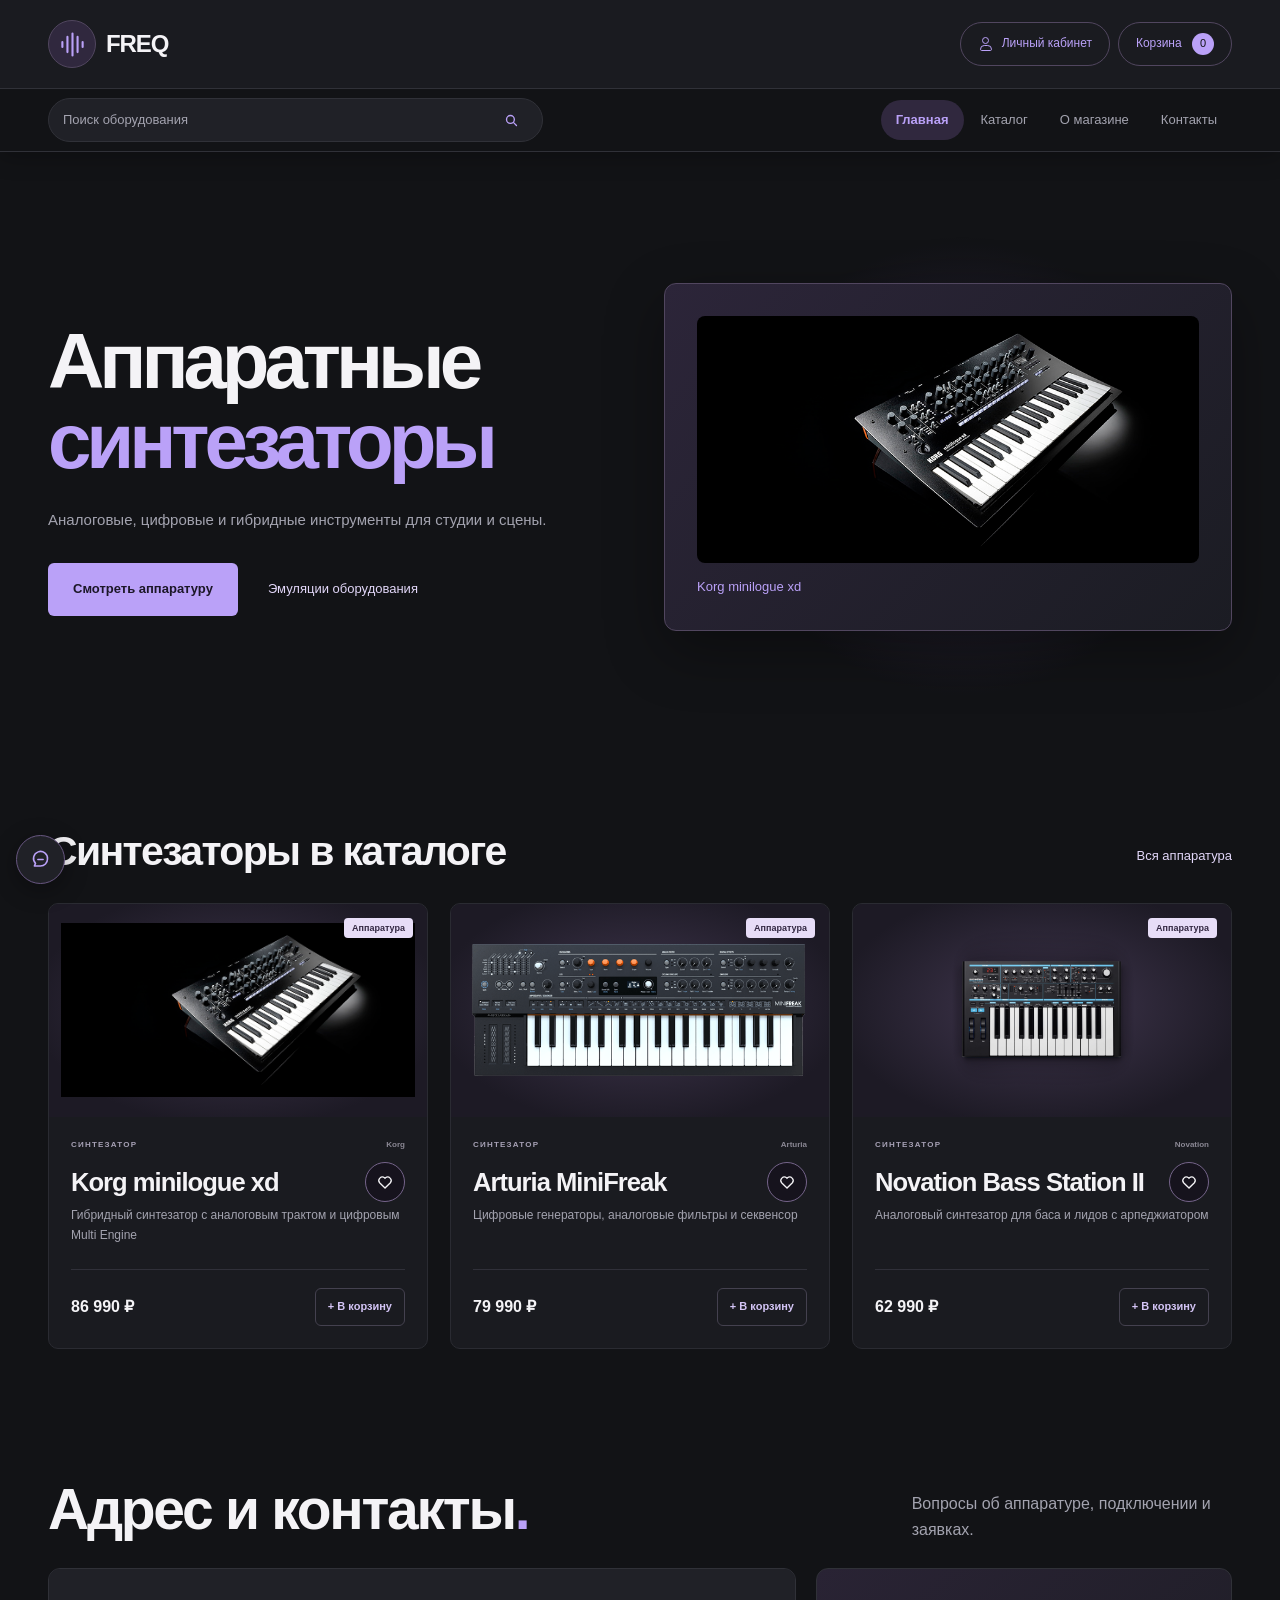
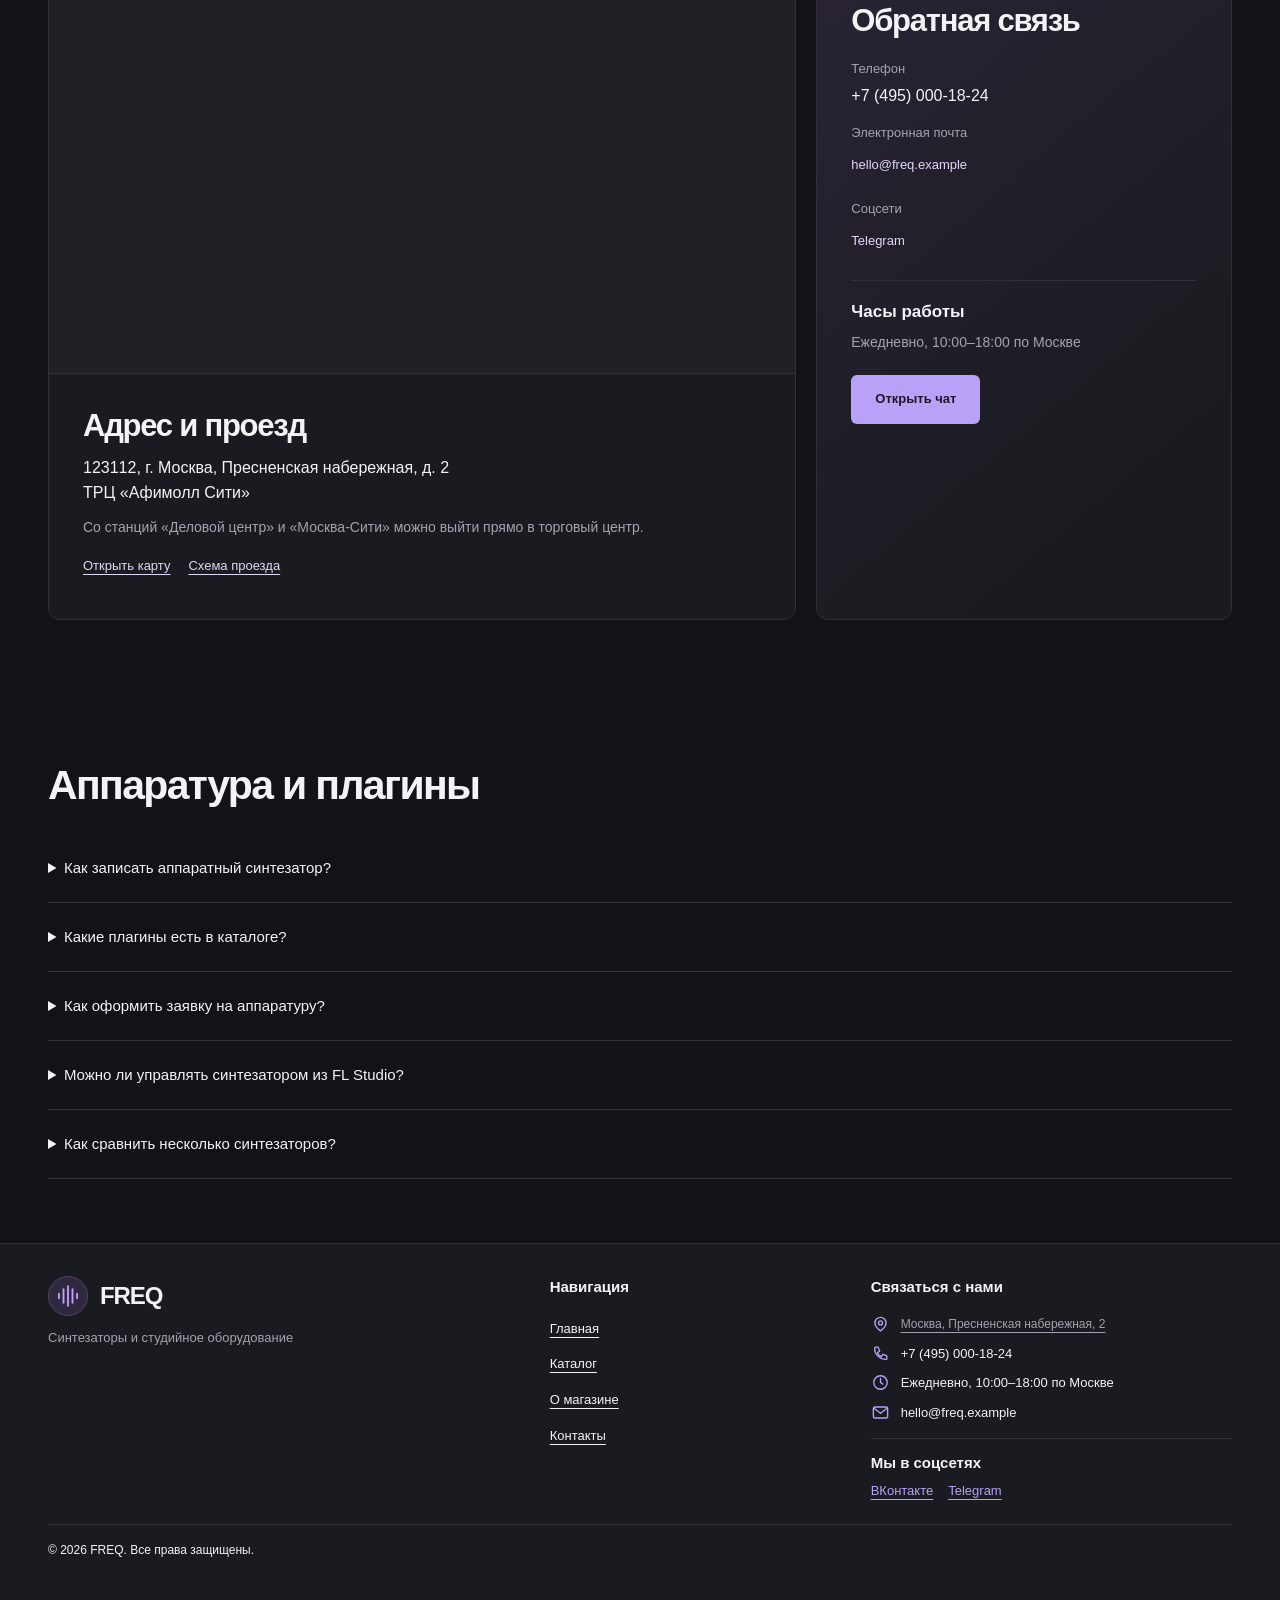
==== index.html @ dcb29331 "feat: add local account and contact email" ====
<!doctype html><html lang="ru"><head><meta charset="utf-8"><meta name="viewport" content="width=device-width, initial-scale=1.0"><meta name="description" content="Аппаратные синтезаторы. FREQ — аппаратные синтезаторы и программные эмуляции студийного оборудования."><title>Аппаратные синтезаторы — FREQ</title><link rel="icon" href="images/favicon.svg" type="image/svg+xml"><link rel="stylesheet" href="css/style.css"><link rel="stylesheet" href="css/responsive.css"><script src="js/main.js" defer></script></head><body id="top"><a class="skip-link" href="#main">Перейти к содержимому</a><header class="header"><div class="header__brandbar"><div class="container header__inner"><a class="header-brand" href="index.html" aria-label="FREQ — главная"><span class="header-brand__icon"><svg viewBox="0 0 32 32" width="27" height="27" fill="none" stroke="currentColor" stroke-width="2.5" stroke-linecap="round" aria-hidden="true"><path d="M4 13v6m6-12v18m6-22v26m6-22v18m6-12v6"/></svg></span><span class="brand-name">FREQ</span></a><div class="header__actions"><button class="account-button" type="button" data-account aria-haspopup="dialog" aria-controls="account-dialog"><span class="account-button__icon" aria-hidden="true"></span><span class="account-button__label">Личный кабинет</span></button><button class="cart-button" data-cart>Корзина <span class="cart-count">0</span></button></div><button class="menu-button" aria-expanded="false" aria-controls="navigation" aria-label="Открыть меню">☰</button></div></div><div class="header__navrow"><div class="container header__navinner"><form class="header-search" action="catalog.html" method="get" role="search"><label class="sr-only" for="header-query">Поиск оборудования</label><input id="header-query" name="q" type="search" placeholder="Поиск оборудования" maxlength="100"><button type="submit" aria-label="Найти товар"><svg width="17" height="17" viewBox="0 0 24 24" fill="none" stroke="currentColor" stroke-width="1.9" stroke-linecap="round" aria-hidden="true"><circle cx="10.5" cy="10.5" r="5.5"/><path d="m15 15 4 4"/></svg></button></form><nav class="nav" id="navigation" aria-label="Основная навигация"><a class="nav__link nav__link--active" href="index.html" aria-current="page">Главная</a><a class="nav__link" href="catalog.html">Каталог</a><a class="nav__link" href="about.html">О магазине</a><a class="nav__link" href="contacts.html">Контакты</a></nav></div></div></header><main tabindex="-1" id="main" class="page-main page-main--home"><section class="hero container">
<div class="hero__copy"><h1>Аппаратные<br><em>синтезаторы</em></h1>
<p>Аналоговые, цифровые и гибридные инструменты для студии и сцены.</p>
<div class="hero__actions"><a class="button" href="catalog.html?category=hardware">Смотреть аппаратуру</a><a class="text-link" href="catalog.html?category=effect">Эмуляции оборудования</a></div>
</div><div class="hero__visual"><div class="hero__orb"></div>
  <a class="hero__plugin hero__gear" href="product.html?id=korg-minilogue-xd">
    <img src="images/korg-minilogue-xd.jpg" srcset="images/korg-minilogue-xd-480.jpg 480w, images/korg-minilogue-xd.jpg 820w" sizes="(min-width: 1296px) 502px, (min-width: 768px) 42vw, 90vw" width="820" height="403" alt="Аппаратный синтезатор Korg minilogue xd">
    <span>Korg minilogue xd</span>
  </a>
</div></section>
<section class="section container" id="popular"><div class="section__heading"><h2>Синтезаторы в каталоге</h2><a class="text-link" href="catalog.html?category=hardware">Вся аппаратура</a></div>
<div class="products-grid"><article class="product-card" data-category="hardware" data-price="86990" data-name="Korg minilogue xd" data-brand="Korg">
  <a class="product-card__art" href="product.html?id=korg-minilogue-xd" aria-label="Korg minilogue xd"><div class="plugin-photo plugin-photo--hardware"><img class="" src="images/korg-minilogue-xd.jpg" width="820" height="403" alt="Фото Korg minilogue xd" loading="lazy" decoding="async"></div><span class="badge">Аппаратура</span></a>
  <div class="product-card__body"><div class="eyebrow">СИНТЕЗАТОР<span>Korg</span></div>
    <div class="product-card__heading"><a class="product-card__title" href="product.html?id=korg-minilogue-xd">Korg minilogue xd</a><button class="favorite-button" type="button" data-favorite="korg-minilogue-xd" aria-pressed="false" aria-label="Избранное: Korg minilogue xd"><svg viewBox="0 0 24 24" width="18" height="18" fill="none" stroke="currentColor" stroke-width="1.7" aria-hidden="true"><path d="M12 20 4.8 13a4.7 4.7 0 0 1 6.6-6.6l.6.6.6-.6a4.7 4.7 0 0 1 6.6 6.6Z"/></svg></button></div>
    <p>Гибридный синтезатор с аналоговым трактом и цифровым Multi Engine</p><div class="product-card__bottom"><strong>86 990 ₽</strong><button class="button button--small button--outline" data-add="korg-minilogue-xd" aria-label="Добавить Korg minilogue xd в корзину">+ В корзину</button></div>
  </div>
</article><article class="product-card" data-category="hardware" data-price="79990" data-name="Arturia MiniFreak" data-brand="Arturia">
  <a class="product-card__art" href="product.html?id=arturia-minifreak" aria-label="Arturia MiniFreak"><div class="plugin-photo plugin-photo--hardware"><img class="" src="images/arturia-minifreak.png" width="598" height="283" alt="Фото Arturia MiniFreak" loading="lazy" decoding="async"></div><span class="badge">Аппаратура</span></a>
  <div class="product-card__body"><div class="eyebrow">СИНТЕЗАТОР<span>Arturia</span></div>
    <div class="product-card__heading"><a class="product-card__title" href="product.html?id=arturia-minifreak">Arturia MiniFreak</a><button class="favorite-button" type="button" data-favorite="arturia-minifreak" aria-pressed="false" aria-label="Избранное: Arturia MiniFreak"><svg viewBox="0 0 24 24" width="18" height="18" fill="none" stroke="currentColor" stroke-width="1.7" aria-hidden="true"><path d="M12 20 4.8 13a4.7 4.7 0 0 1 6.6-6.6l.6.6.6-.6a4.7 4.7 0 0 1 6.6 6.6Z"/></svg></button></div>
    <p>Цифровые генераторы, аналоговые фильтры и секвенсор</p><div class="product-card__bottom"><strong>79 990 ₽</strong><button class="button button--small button--outline" data-add="arturia-minifreak" aria-label="Добавить Arturia MiniFreak в корзину">+ В корзину</button></div>
  </div>
</article><article class="product-card" data-category="hardware" data-price="62990" data-name="Novation Bass Station II" data-brand="Novation">
  <a class="product-card__art" href="product.html?id=novation-bass-station-ii" aria-label="Novation Bass Station II"><div class="plugin-photo plugin-photo--hardware"><img class="" src="images/novation-bass-station-ii.webp" width="1280" height="1280" alt="Фото Novation Bass Station II" loading="lazy" decoding="async"></div><span class="badge">Аппаратура</span></a>
  <div class="product-card__body"><div class="eyebrow">СИНТЕЗАТОР<span>Novation</span></div>
    <div class="product-card__heading"><a class="product-card__title" href="product.html?id=novation-bass-station-ii">Novation Bass Station II</a><button class="favorite-button" type="button" data-favorite="novation-bass-station-ii" aria-pressed="false" aria-label="Избранное: Novation Bass Station II"><svg viewBox="0 0 24 24" width="18" height="18" fill="none" stroke="currentColor" stroke-width="1.7" aria-hidden="true"><path d="M12 20 4.8 13a4.7 4.7 0 0 1 6.6-6.6l.6.6.6-.6a4.7 4.7 0 0 1 6.6 6.6Z"/></svg></button></div>
    <p>Аналоговый синтезатор для баса и лидов с арпеджиатором</p><div class="product-card__bottom"><strong>62 990 ₽</strong><button class="button button--small button--outline" data-add="novation-bass-station-ii" aria-label="Добавить Novation Bass Station II в корзину">+ В корзину</button></div>
  </div>
</article></div></section>
<section class="section container contact-overview" id="home-contacts" aria-labelledby="home-contacts-title">
  <div class="contact-overview__heading">
    <h2 class="home-contact-title" id="home-contacts-title">Адрес и контакты<span class="accent">.</span></h2>
    <p>Вопросы об аппаратуре, подключении и заявках.</p>
  </div>
  <div class="contact-overview__grid">
    <article class="contact-place">
      <iframe title="Карта: ТРЦ «Афимолл Сити», Москва" src="https://www.openstreetmap.org/export/embed.html?bbox=37.5314%2C55.7457%2C37.5481%2C55.7526&amp;layer=mapnik&amp;marker=55.749162%2C37.539742" loading="lazy"></iframe>
      <div class="contact-place__body">
        <h3 id="home-location-title">Адрес и проезд</h3>
        <address>123112, г. Москва, Пресненская набережная, д. 2<br>ТРЦ «Афимолл Сити»</address>
        <p>Со станций «Деловой центр» и «Москва-Сити» можно выйти прямо в торговый центр.</p>
        <div class="contact-place__links">
          <a class="text-link" href="https://www.openstreetmap.org/?mlat=55.749162&amp;mlon=37.539742#map=16/55.749162/37.539742">Открыть карту</a>
          <a class="text-link" href="https://afimall.ru/how2get/">Схема проезда</a>
        </div>
      </div>
    </article>
    <aside class="contact-feedback" aria-labelledby="home-feedback-title">
      <h3 id="home-feedback-title">Обратная связь</h3>
      <dl class="contact-feedback__channels">
        <div><dt>Телефон</dt><dd>+7 (495) 000-18-24</dd></div>
        <div><dt>Электронная почта</dt><dd><a class="text-link" href="mailto:hello@freq.example">hello@freq.example</a></dd></div>
        <div><dt>Соцсети</dt><dd><a class="text-link" href="https://t.me/freq_plugins_club">Telegram</a></dd></div>
      </dl>
      <div class="contact-feedback__hours">
        <h4>Часы работы</h4>
        <p>Ежедневно, 10:00–18:00 по Москве</p>
      </div>
      <button class="button" type="button" data-open-support>Открыть чат</button>
    </aside>
  </div>
</section>
<section class="section container" id="faq"><h2>Аппаратура и плагины</h2><div class="faq">
<details><summary>Как записать аппаратный синтезатор?</summary><p>Подключите линейный аудиовыход синтезатора к линейному входу аудиоинтерфейса и выберите этот вход на дорожке записи. Для передачи нот можно использовать MIDI, если инструмент поддерживает нужное подключение.</p></details>
<details><summary>Какие плагины есть в каталоге?</summary><p>Оставлены программные модели конкретных аппаратных устройств или их алгоритмов. В каждой карточке указано, какая аппаратура послужила прототипом.</p></details>
<details><summary>Как оформить заявку на аппаратуру?</summary><p>Добавьте синтезатор в корзину и укажите город в форме заявки. Сайт рассчитает стоимость товаров. Оплата и отправка заявки на сайте недоступны.</p></details>
    <details><summary>Можно ли управлять синтезатором из FL Studio?</summary><p>Если ваша модель принимает MIDI, в FL Studio можно отправлять ей ноты через подходящий MIDI-порт. Для записи звука используйте отдельное аудиоподключение либо USB-аудио, если инструмент его поддерживает.</p></details>
    <details><summary>Как сравнить несколько синтезаторов?</summary><p>Откройте каталог и отметьте до трёх моделей кнопкой «Сравнить». В таблице появятся клавиатура, полифония, тип звукового движка и цена.</p></details>
</div></section></main><footer class="footer"><div class="container"><div class="footer__grid"><div class="footer__intro"><a class="footer-brand" href="index.html" aria-label="FREQ — главная"><span class="header-brand__icon"><svg viewBox="0 0 32 32" width="27" height="27" fill="none" stroke="currentColor" stroke-width="2.5" stroke-linecap="round" aria-hidden="true"><path d="M4 13v6m6-12v18m6-22v26m6-22v18m6-12v6"/></svg></span><span class="brand-name">FREQ</span></a><p class="footer__caption">Синтезаторы и студийное оборудование</p></div><nav class="footer__links" aria-label="Навигация в подвале"><h2>Навигация</h2><ul class="footer__link-list"><li><a href="index.html">Главная</a></li><li><a href="catalog.html">Каталог</a></li><li><a href="about.html">О магазине</a></li><li><a href="contacts.html">Контакты</a></li></ul></nav><div class="footer__contacts">
  <h2>Связаться с нами</h2>
  <address class="footer__contact-list">
    <a class="footer__contact-row" href="contacts.html#location-title"><svg class="footer__contact-icon" width="19" height="19" viewBox="0 0 24 24" fill="none" stroke="currentColor" stroke-width="1.7" stroke-linecap="round" stroke-linejoin="round" aria-hidden="true"><path d="M19 10c0 5-7 10-7 10s-7-5-7-10a7 7 0 1 1 14 0Z"/><circle cx="12" cy="10" r="2.5"/></svg><span>Москва, Пресненская набережная, 2</span></a>
    <div class="footer__contact-row"><svg class="footer__contact-icon" width="19" height="19" viewBox="0 0 24 24" fill="none" stroke="currentColor" stroke-width="1.7" stroke-linecap="round" stroke-linejoin="round" aria-hidden="true"><path d="M5 4h4l2 5-3 2a13 13 0 0 0 5 5l2-3 5 2v4c-8 2-17-7-15-15Z"/></svg><span>+7 (495) 000-18-24</span></div>
    <div class="footer__contact-row"><svg class="footer__contact-icon" width="19" height="19" viewBox="0 0 24 24" fill="none" stroke="currentColor" stroke-width="1.7" stroke-linecap="round" stroke-linejoin="round" aria-hidden="true"><circle cx="12" cy="12" r="8.5"/><path d="M12 7v5l3 2"/></svg><span>Ежедневно, 10:00–18:00 по Москве</span></div>
    <div class="footer__contact-row"><svg class="footer__contact-icon" width="19" height="19" viewBox="0 0 24 24" fill="none" stroke="currentColor" stroke-width="1.7" stroke-linecap="round" stroke-linejoin="round" aria-hidden="true"><rect x="3" y="5" width="18" height="14" rx="2"/><path d="m4 7 8 6 8-6"/></svg><span>hello@freq.example</span></div>
  </address>
<section class="footer__socials" aria-labelledby="social-title">
  <h2 id="social-title">Мы в соцсетях</h2>
  <ul class="social-links">
    <li><a href="https://vk.com/search?c%5Bq%5D=FREQ&amp;c%5Bsection%5D=communities">ВКонтакте</a></li>
    <li><a href="https://t.me/freq_plugins_club">Telegram</a></li>
  </ul>
</section>
</div></div><div class="footer__bottom"><small>© 2026 FREQ. Все права защищены.</small></div></div></footer><dialog class="modal account-dialog" id="account-dialog" aria-labelledby="account-title" aria-describedby="account-description">
  <div class="modal__header">
    <h2 id="account-title">Личный кабинет</h2>
    <button class="icon-button" type="button" data-account-close aria-label="Закрыть личный кабинет" autofocus>×</button>
  </div>
  <p id="account-description">Профиль сохраняется в этом браузере.</p>
  <form class="account-form" method="dialog">
    <label for="account-name">Имя</label>
    <input id="account-name" name="name" autocomplete="name" maxlength="100">
    <label for="account-email">Электронная почта</label>
    <input id="account-email" name="email" type="email" autocomplete="email" maxlength="254">
    <button class="button" type="submit">Сохранить профиль</button>
    <p class="account-form__status" role="status"></p>
  </form>
  <a class="text-link" href="favorites.html">Перейти в избранное</a>
</dialog>
<dialog class="modal" id="cart-dialog" aria-labelledby="cart-title"><div class="modal__header"><h2 id="cart-title">Корзина</h2><button class="icon-button" data-close aria-label="Закрыть корзину">×</button></div><div id="cart-items"></div><div class="modal__total">Итого <strong id="cart-total">0 ₽</strong></div><a class="button" href="order.html" id="checkout">Перейти к заявке</a><p class="muted">Корзина сохраняется в этом браузере.</p></dialog><div class="toast" role="status" aria-live="polite"></div><a class="back-to-top" href="#top" aria-label="Наверх страницы" title="Наверх страницы" hidden><span class="back-to-top__progress" aria-hidden="true"></span>
  <svg class="back-to-top__icon" width="26" height="26" viewBox="0 0 26 26" fill="none" stroke="currentColor" stroke-width="1.9" stroke-linecap="round" stroke-linejoin="round" aria-hidden="true">
    <path d="m6.5 10 6.5-6 6.5 6"/>
    <path d="M8 17v4m5-9v9m5-6v6"/>
  </svg>
</a>
<aside class="support-widget" aria-label="Поддержка FREQ">
  <button class="support-widget__toggle" type="button" aria-expanded="false" aria-controls="support-panel" aria-label="Чат с консультантом" title="Чат с консультантом">
    <svg width="21" height="21" viewBox="0 0 24 24" fill="none" stroke="currentColor" stroke-width="1.8" stroke-linecap="round" stroke-linejoin="round" aria-hidden="true"><path d="M20 11.5a8 8 0 0 1-8 8H5l1.3-3.1A8 8 0 1 1 20 11.5Z"/><path d="M9 12h6"/></svg>
    <span>Чат с консультантом</span>
  </button>
  <section class="support-widget__panel" id="support-panel" aria-labelledby="support-title" hidden>
    <div class="support-widget__header">
      <span class="support-widget__avatar" aria-hidden="true">F</span><div class="support-widget__identity"><h2 id="support-title">Консультант FREQ</h2><p>Автоматические ответы</p></div>
      <button class="icon-button support-widget__close" type="button" aria-label="Закрыть чат">×</button>
    </div>
    <div class="support-widget__messages" role="log" aria-live="polite" aria-label="Сообщения чата">
      <p class="support-widget__message">Здравствуйте! Чем могу вам помочь?</p>
    </div>
    <form class="support-widget__form">
      <label class="sr-only" for="support-question">Ваш вопрос</label>
      <input id="support-question" name="question" placeholder="Задайте интересующий вас вопрос" required maxlength="200" autocomplete="off">
      <button class="button" type="submit" aria-label="Отправить вопрос"><svg width="18" height="18" viewBox="0 0 24 24" fill="none" stroke="currentColor" stroke-width="1.8" stroke-linecap="round" stroke-linejoin="round" aria-hidden="true"><path d="m3 10 18-7-4.5 18-5.8-6.3L3 10Z"/><path d="m10.7 14.7 4.8-4.8"/></svg></button>
    </form>
  </section>
</aside>
</body></html>
---- css/style.css ----
/* FREQ: tokens → base → layout → components → states. БЭМ. */
:root{--bg:#121316;--surface:#1a1b20;--surface-light:#202127;--text:#f4f3f6;--muted:#a3a3af;--accent:#baa1f8;--line:#303138;--radius:12px;--space-sm:12px;--space-md:24px;--space-lg:48px;--font:Arial,Helvetica,sans-serif;color-scheme:dark}
*,*::before,*::after{box-sizing:border-box}html{scroll-behavior:smooth;scroll-padding-top:100px}body{margin:0;background:var(--bg);color:var(--text);font:16px/1.6 var(--font)}button,input,select,textarea{font:inherit}button,a,input,select,textarea{-webkit-tap-highlight-color:transparent}button{cursor:pointer}a{color:inherit;text-decoration:none}a:hover{color:var(--accent)}img{display:block;max-width:100%;height:auto}button{color:inherit}button:disabled{opacity:.45;cursor:not-allowed}:focus-visible{outline:2px solid #ad98dd;outline-offset:3px}[hidden]{display:none!important}h1,h2,h3,p{margin:0}h1,h2,h3{line-height:1.15;letter-spacing:-.04em}h2{font-size:clamp(28px,3.2vw,42px)}h3{font-size:21px}p{color:var(--muted)}strong{font-weight:600}button{border:0}section[id]{scroll-margin-top:100px}.container{width:min(100% - 40px,1200px);margin-inline:auto}.section{padding-block:48px}.section--top{padding-top:16px}.announcement{font-size:11px;letter-spacing:.08em;text-align:center;background:#25212e;padding:8px 16px;color:#d7c8f8}.announcement span{display:none}.header{background:#121316f2;border-bottom:1px solid #25262c;position:sticky;top:0;z-index:20;backdrop-filter:blur(14px)}.header__inner{display:flex;align-items:center;gap:16px;min-height:80px;flex-wrap:wrap;position:relative}.logo{font-size:40px;font-weight:800;letter-spacing:-4px;line-height:1;color:#fff}.logo__dot{color:var(--accent)}.nav{display:none;gap:30px;align-items:center}.nav__link{font-size:13px;color:#a8a8b2;position:relative}.nav__link--active{color:#fff}.nav__link--active::after{content:'';position:absolute;bottom:-28px;height:2px;background:var(--accent);left:0;right:0}.menu-button{background:transparent;font-size:13px;margin-left:auto;padding:12px 0}.cart-button{background:transparent;border-left:1px solid var(--line);padding:8px 0 8px 18px;font-size:13px;white-space:nowrap}.cart-count{display:inline-grid;place-items:center;background:var(--accent);color:#17131f;min-width:22px;height:22px;border-radius:50%;font-size:11px;margin-left:7px}.nav--open{display:flex;flex-direction:column;align-items:stretch;order:4;width:100%;padding:15px 0 24px;gap:20px}.nav--open .nav__link::after{display:none}.eyebrow{font-size:10px;letter-spacing:.15em;color:var(--accent);font-weight:600;display:flex;align-items:center;gap:8px}.status-dot{width:6px;height:6px;border-radius:50%;background:var(--accent);box-shadow:0 0 12px #bca4ff}.hero{display:grid;gap:24px;padding-block:48px}.hero h1{font-size:clamp(50px,6.1vw,83px);font-weight:600;letter-spacing:-.065em;margin-top:24px;line-height:1.02}.hero h1 em{font-style:normal;color:var(--accent)}.hero__copy>p{margin-top:24px;font-size:15px;line-height:1.8}.hero__actions{display:flex;align-items:center;gap:26px;flex-wrap:wrap;margin-top:30px}.button{background:var(--accent);color:#1c1728;display:inline-flex;align-items:center;justify-content:center;gap:25px;min-height:48px;padding:14px 24px;font-size:13px;font-weight:600;border-radius:6px;transition:background .2s,transform .2s}.button:hover{background:#d0bcff;color:#151019;transform:translateY(-2px)}.button--outline{border:1px solid #44414f;background:transparent;color:#d4c5f6}.button--outline:hover{background:#30283e;color:white}.button--small{min-height:38px;padding:8px 12px;font-size:11px;gap:8px}.text-link{background:none;padding:8px 0;display:inline-block;font-size:13px;color:#e2d7f9}.hero__visual{position:relative;display:grid;align-content:center;min-width:0;min-height:320px;isolation:isolate}.hero__orb{position:absolute;width:85%;aspect-ratio:1;top:0;left:10%;border-radius:50%;background:radial-gradient(ellipse,#55417766,transparent 68%);z-index:-1}.synth{background:linear-gradient(130deg,#303039,#1b1c23);border:1px solid #53515f;border-radius:12px;padding:20px;transform:rotate(-7deg);box-shadow:0 30px 80px #0009,0 0 70px #aa80ed12;width:94%;margin:auto}.synth__top{display:flex;justify-content:space-between;align-items:center;font-size:6px;letter-spacing:1px;color:#aaa5bb;margin-bottom:18px}.synth__top b{font-size:17px;letter-spacing:5px;color:#eeeaf5}.synth__top b span{font-size:6px;vertical-align:top}.synth__top i{font-style:normal;color:#b9f1bd}.synth__screen{border:1px solid #4b405f;background:linear-gradient(140deg,#201c30,#14151d);padding:14px;font-size:6px;color:#b5a3db;letter-spacing:1px}.synth__screen svg{display:block;width:100%;height:auto;margin:8px 0}.synth__screen div{display:flex;justify-content:space-between}.synth__knobs{display:flex;justify-content:space-around;padding:20px 0 16px}.synth__knobs>div{text-align:center;display:grid;gap:8px;font-size:6px;letter-spacing:1px;color:#a39eaf}.synth__knobs i{width:30px;height:30px;background:linear-gradient(130deg,#56535e,#1e1c24);border:2px solid #60566e;border-bottom-color:var(--accent);box-shadow:2px 5px 6px #0008;border-radius:50%;display:block;margin:auto;position:relative}.synth__knobs i::after{content:'';height:9px;width:2px;background:#d0b8ff;position:absolute;left:12px;top:2px;transform:rotate(20deg)}.synth__keys{display:flex;gap:2px;background:#14151a;padding:3px;border-radius:3px}.synth__keys>i{position:relative;background:linear-gradient(#d4d0db,#aaa6b4);border-radius:0 0 2px 2px;height:43px;flex:1}.synth__keys>i:nth-child(7n+1)::after,.synth__keys>i:nth-child(7n+2)::after,.synth__keys>i:nth-child(7n+4)::after,.synth__keys>i:nth-child(7n+5)::after,.synth__keys>i:nth-child(7n+6)::after{content:'';height:60%;width:65%;position:absolute;right:-40%;background:#15151b;z-index:1;border-radius:0 0 2px 2px;box-shadow:1px 2px 2px #0008}.floating-tag{position:absolute;right:0;bottom:12%;display:flex;align-items:center;gap:12px;background:#25242de8;border:1px solid #504457;padding:13px 18px;border-radius:9px;font-size:11px;box-shadow:0 10px 30px #0005;transform:rotate(3deg)}.floating-tag>span{font-size:26px;color:var(--accent)}.floating-tag small{display:block;font-size:9px;color:#b0a6bf}.hero__coordinate{position:absolute;bottom:0;right:0;font-size:7px;letter-spacing:.15em;color:#77707f}.compatibility{border-block:1px solid var(--line);background:#17181b}.compatibility__inner{display:flex;align-items:center;justify-content:space-between;gap:22px;flex-wrap:wrap;padding-block:22px}.compatibility span{font-size:9px;letter-spacing:.15em;color:#82818c}.compatibility b{font-size:15px;letter-spacing:-.04em;color:#aaa7b2}.section__heading{display:flex;align-items:end;justify-content:space-between;gap:20px;margin-bottom:28px;flex-wrap:wrap}.section__heading h2{margin-top:12px}.products-grid{display:grid;grid-template-columns:minmax(0,1fr);gap:22px}.product-card{min-width:0;background:var(--surface);border:1px solid #2a2b32;border-radius:10px;overflow:hidden;transition:border-color .2s,transform .2s}.product-card:hover{border-color:#66567e;transform:translateY(-4px)}.product-card__art{position:relative;display:block;overflow:hidden}.product-card__art img{width:100%;transition:transform .4s}.product-card:hover img{transform:scale(1.04)}.badge{position:absolute;top:14px;right:14px;background:#e7ddf7;color:#332842;border-radius:4px;padding:3px 8px;font-size:9px;font-weight:bold}.product-card__body{padding:22px}.product-card__body .eyebrow{font-size:8px;justify-content:space-between;color:#a7a1b5}.product-card__body .eyebrow span{font-size:8px;letter-spacing:0;color:#8c8995}.product-card__title{font-size:27px;font-weight:600;letter-spacing:-1px;display:block;margin-top:11px}.product-card__body p{font-size:12px;margin-top:4px}.product-card__bottom{display:flex;align-items:center;justify-content:space-between;gap:8px;margin-top:24px;border-top:1px solid #303039;padding-top:18px}.product-card__bottom strong{font-size:16px;white-space:nowrap}.about{display:grid;gap:40px;border-top:1px solid var(--line);padding-top:45px}.about h2{margin:15px 0 22px}.about>div>p{font-size:14px;max-width:460px}.about .text-link{margin-top:20px}.benefits{display:grid;gap:23px}.benefits article{position:relative;border-bottom:1px solid var(--line);padding:0 0 22px 42px}.benefits article>span{position:absolute;left:0;color:#9c84cc;font-size:11px}.benefits h3{font-size:19px;margin-bottom:8px}.benefits p{font-size:13px}.faq{margin-top:25px}.faq details{padding:22px 0;border-bottom:1px solid var(--line)}.faq summary{cursor:pointer;font-size:15px}.faq details p{max-width:800px;margin-top:14px;font-size:14px}.section>h2{margin-top:14px}.footer{border-top:1px solid var(--line);margin-top:40px;background:#101114;padding-block:40px 20px}.footer__grid{display:grid;gap:30px}.footer__grid>div{display:grid;align-content:start;gap:8px}.footer__grid strong{font-size:12px;margin-bottom:7px}.footer__grid a:not(.logo),.footer p{font-size:12px;color:var(--muted)}.footer p{margin-top:6px}.footer__bottom{border-top:1px solid var(--line);margin-top:36px;padding-top:20px;display:flex;justify-content:space-between;gap:15px;flex-wrap:wrap;font-size:10px;color:#83818b}.breadcrumbs{display:flex;gap:12px;flex-wrap:wrap;padding-block:30px;font-size:12px;color:var(--muted)}.page-title{font-size:clamp(42px,6vw,68px);margin:18px 0}.accent{color:var(--accent)}.lead{font-size:16px;margin-bottom:36px}.catalog-layout{display:grid;gap:30px;margin-top:40px}.filters{background:var(--surface);border:1px solid var(--line);border-radius:10px;padding:24px;align-self:start}.filters h2{font-size:18px;margin-bottom:24px}.field{display:grid;gap:9px;font-size:13px;min-width:0}.filters .field{margin-block:18px}.field output{color:var(--accent)}input:not([type=checkbox]):not([type=radio]):not([type=range]),select,textarea{min-height:46px;padding:12px;width:100%;border:1px solid #42414b;border-radius:5px;background:#15161a;color:var(--text);min-width:0}textarea{resize:vertical}input[type=range]{accent-color:var(--accent);width:100%}fieldset{border:0;padding:0;margin:20px 0}legend{font-size:13px;margin-bottom:12px}.choice{display:flex;align-items:flex-start;gap:9px;font-size:13px;color:#c6c1d0;padding:6px 0}.choice input{accent-color:var(--accent);width:17px;height:17px;flex-shrink:0;margin:2px 0}.filters .muted{font-size:11px;margin-top:24px}.catalog-toolbar{display:flex;align-items:center;justify-content:space-between;gap:16px;flex-wrap:wrap;margin-bottom:22px;font-size:12px}.empty-state{padding:35px 10px;color:var(--muted)}.product-detail{display:grid;gap:35px;align-items:center}.product-detail img{width:100%;border-radius:12px}.product-detail p{margin-bottom:20px}.product-detail__price{font-size:30px;font-weight:bold;margin-bottom:25px}.product-detail .muted{font-size:12px;margin-top:18px}.table-wrapper{overflow-x:auto;margin-top:25px;border:1px solid var(--line);border-radius:10px}.product-table{width:100%;min-width:640px;border-collapse:collapse;font-size:14px}.product-table caption{text-align:left;padding:18px;color:var(--muted);font-size:12px}.product-table th,.product-table td{text-align:left;border:1px solid var(--line);padding:18px}.product-table thead{background:#28242f}.product-table tbody tr:nth-child(even){background:#1c1c22}.order-layout{display:grid;gap:40px}.order-layout h2{font-size:24px;margin-bottom:25px}.order-form{display:grid;gap:20px}.order-form .choice{font-size:12px}.order-form .muted{font-size:11px;margin-top:12px}.order-summary{padding:26px;background:var(--surface);border:1px solid var(--line);border-radius:10px;align-self:start}.order-summary .muted{font-size:12px;margin-block:20px}.contact-grid{display:grid;gap:24px}.contact-card{border:1px solid var(--line);padding:32px;background:var(--surface);border-radius:12px}.contact-card>span{font-size:10px;letter-spacing:.12em}.contact-card h2{margin:24px 0 16px;font-size:27px}.contact-card p{font-size:14px;margin-bottom:24px}.contact-note{max-width:800px;padding-top:60px}.contact-note h2{margin-bottom:25px}.contact-note p{margin-bottom:18px;font-size:14px}.muted{color:var(--muted)}.modal{width:min(560px,calc(100% - 32px));max-height:85dvh;overflow:auto;color:var(--text);border:1px solid #5f526f;border-radius:15px;background:#1c1c23;padding:26px}.modal::backdrop{background:#000b;backdrop-filter:blur(5px)}.modal__header{display:flex;align-items:center;justify-content:space-between;gap:10px}.modal__header h2{font-size:27px}.icon-button{border:1px solid #45414e;border-radius:5px;min-width:36px;min-height:36px;display:inline-grid;place-items:center;background:transparent;font-size:18px}.icon-button:hover{background:#36303f}.cart-row{display:flex;align-items:center;justify-content:space-between;flex-wrap:wrap;gap:12px;border-bottom:1px solid var(--line);padding:18px 0;font-size:14px}.cart-row small{display:block;color:var(--muted);font-size:11px}.cart-row__controls{display:flex;align-items:center;gap:10px}.modal__total{display:flex;justify-content:space-between;gap:20px;font-size:18px;margin:26px 0}.modal .button{width:100%}.modal>.muted{font-size:11px;margin-top:15px}.toast{position:fixed;bottom:24px;left:50%;transform:translate(-50%,20px);opacity:0;pointer-events:none;z-index:100;background:#d1beff;color:#231c31;border:1px solid #9983bd;padding:14px 22px;border-radius:8px;box-shadow:0 6px 30px #0005;transition:opacity .2s,transform .2s;max-width:calc(100% - 32px);width:max-content;font-size:13px}.toast--visible{opacity:1;transform:translate(-50%,0)}.form-success{padding:20px;border:1px solid #799d8a;border-radius:8px;background:#1e342b;color:#c9edda}.skip-link{position:fixed;top:-100px;left:15px;z-index:200;background:var(--accent);color:#151019;padding:12px}.skip-link:focus{top:10px}
/* Двухуровневая шапка и трёхколоночный футер в палитре FREQ. */
.header{background:var(--bg);border-bottom:1px solid var(--line);backdrop-filter:none;color:var(--text);box-shadow:0 4px 22px #0004}
.header__brandbar{background:var(--surface);border-bottom:1px solid var(--line)}
.header__inner{min-height:88px;flex-wrap:nowrap;gap:16px}
.header-brand{display:inline-flex;align-items:center;gap:10px;min-width:0}
.header-brand:hover{color:var(--text)}
.header-brand__icon{width:48px;height:48px;display:grid;place-items:center;border-radius:50%;background:#30283e;border:1px solid #51465f;color:var(--accent);flex-shrink:0}
.brand-name {
  color: var(--text);
  font-size: 24px;
  font-weight: 800;
  line-height: 1;
  letter-spacing: -.045em;
}
.header-brand small{display:block;letter-spacing:.11em;font-size:8px;margin-top:10px;font-weight:bold}
.header__actions{display:flex;gap:8px;align-items:center;margin-left:auto}

.header .cart-button,
.account-button{border:1px solid #51465f;border-radius:30px;color:var(--accent);padding:10px 17px;background:none;font-size:12px;min-height:44px}
.header .cart-button:hover,
.account-button:hover{background:#30283e}
.account-button {
  position: relative;
  display: inline-flex;
  align-items: center;
  gap: 8px;
}
.account-button__icon {
  display: grid;
  justify-items: center;
  gap: 1px;
  width: 16px;
}
.account-button__icon::before,
.account-button__icon::after {
  content: "";
  border: 1.5px solid currentColor;
}
.account-button__icon::before { width: 7px; height: 7px; border-radius: 50%; }
.account-button__icon::after { width: 12px; height: 6px; border-radius: 5px 5px 2px 2px; }
.header .cart-count{background:var(--accent);color:var(--bg)}
.header .menu-button:hover{background:#30283e}
.header .menu-button{border:1px solid #51465f;border-radius:12px;padding:8px 12px;min-height:44px;margin:0;color:var(--accent);background:transparent;font-size:20px}
.header__navrow{background:var(--bg)}
.header__navinner{display:flex;align-items:center;gap:24px;flex-wrap:wrap;padding-block:9px}
.header-search{display:flex;align-items:center;position:relative;gap:8px;flex:1 1 100%;margin:0;background:var(--surface-light);border:1px solid var(--line);border-radius:30px;padding:0 14px;color:var(--accent);min-width:0;height:44px}

.header .header-search input[type=search]:not([type=range]){background:transparent;border:0;border-radius:0;min-height:40px;padding:8px 0;color:var(--text);outline:none;font-size:13px;box-shadow:none}
.header .header-search input[type=search]:focus-visible{outline:none}
.header-search input::placeholder{color:var(--muted)}
.header-search:has(input:focus-visible){border-color:#ad98dd;box-shadow:inset 0 0 0 1px #ad98dd}
.header-search button{background:none;color:var(--accent);padding:5px;min-width:32px;min-height:32px}
.header .nav{gap:5px;margin:0}
.header .nav__link{color:var(--muted);font-size:13px;padding:10px 15px;border-radius:30px;white-space:nowrap}
.header .nav__link:hover{background:var(--surface-light);color:var(--text)}
.header .nav__link--active{background:#30283e;color:var(--accent);font-weight:bold}
.header .nav__link--active::after{display:none}
.header .nav--open{padding:0 0 12px;gap:6px}
.sr-only{position:absolute;width:1px;height:1px;padding:0;margin:-1px;overflow:hidden;clip:rect(0,0,0,0);white-space:nowrap;border:0}
.footer{background:var(--surface);color:var(--text);margin-top:0;padding:32px 0 calc(78px + env(safe-area-inset-bottom));border-top:1px solid var(--line)}
.footer__grid{display:grid;gap:35px}
.footer .footer__intro{display:block}
.footer .footer__caption{font-size:13px;color:var(--muted)}
.footer h2{font-size:15px;letter-spacing:0;line-height:1.4;font-weight:bold;margin:0 0 12px}
.footer .footer__links,
.footer .footer__contacts {
  display: grid;
  align-content: start;
  gap: 6px;
}
.footer__link-list,
.footer__contact-list {
  display: grid;
  gap: 10px;
  margin: 0;
  padding: 0;
  list-style: none;
}
.footer__contact-list { font-style: normal; }
.footer .footer__links a,
.footer .footer__contact-row {
  color: var(--text);
  font-size: 13px;
}
.footer .footer__links a,
.footer__contact-list a span {
  text-decoration: underline;
  text-underline-offset: 4px;
}
.footer__contact-row {
  display: grid;
  grid-template-columns: 19px minmax(0, 1fr);
  align-items: start;
  gap: 11px;
  line-height: 1.5;
}
.footer__contact-icon { color: var(--accent); }
.footer__contact-row small { color: var(--muted); font-size: 11px; }
.footer .footer__links a:hover,
.footer a.footer__contact-row:hover { color: var(--accent); }
.footer .footer__bottom{margin-top:22px;padding-top:16px;border-color:var(--line);font-size:12px;color:var(--muted)}
.footer__bottom small{font-size:12px}
.footer__bottom small:first-child{color:var(--text)}
.brand-strip{display:flex;align-items:center;gap:14px;flex-wrap:wrap;border-block:1px solid var(--line);padding:20px 0;margin-top:25px}.brand-strip>span{font-size:10px;letter-spacing:.12em;color:var(--muted);margin-right:8px}.brand-strip>a{background:#25232e;border:1px solid #51465f;border-radius:30px;font-size:13px;padding:7px 15px}.brand-strip>a:hover{background:#3b314e}.brand-product-note{margin-top:24px;max-width:750px}

/* Плавающие элементы управления */
.back-to-top,
.support-widget {
  position: fixed;
  bottom: max(16px, env(safe-area-inset-bottom));
  z-index: 30;
}
.back-to-top {
  right: max(16px, env(safe-area-inset-right));
  display: grid;
  place-items: center;
  width: 49px;
  height: 49px;
  border-radius: 50%;
}
.support-widget {
  left: max(16px, env(safe-area-inset-left));
}
.support-widget__toggle {
  display: flex;
  align-items: center;
  gap: 8px;
  min-height: 49px;
  padding: 0 15px;
  border-radius: 30px;
  font-size: 13px;
  font-weight: bold;
}
.back-to-top,
.support-widget__toggle {
  background: var(--surface-light);
  border: 1px solid #685781;
  color: var(--accent);
  box-shadow: 0 6px 24px #0005;
}
.back-to-top:hover,
.support-widget__toggle:hover,
.support-widget__toggle[aria-expanded="true"] {
  background: var(--accent);
  color: var(--bg);
}
.support-widget__panel {
  position: absolute;
  bottom: calc(100% + 12px);
  left: 0;
  display: flex;
  flex-direction: column;
  width: min(360px, calc(100vw - 32px - env(safe-area-inset-left) - env(safe-area-inset-right)));
  max-height: min(520px, calc(100dvh - 93px - env(safe-area-inset-bottom)));
  overflow: auto;
  background: var(--surface);
  border: 1px solid #685781;
  border-radius: 16px;
  box-shadow: 0 12px 42px #0009;
}
.support-widget__header {
  display: flex;
  align-items: center;
  justify-content: space-between;
  gap: 12px;
  padding: 15px;
  border-bottom: 1px solid var(--line);
}
.support-widget__header h2 { font-size: 19px; }
.support-widget__header p { font-size: 12px; margin-top: 4px; }
.support-widget__messages {
  display: flex;
  flex-direction: column;
  gap: 10px;
  overflow-y: auto;
  min-height: 60px;
  padding: 14px;
}
.support-widget__message {
  align-self: flex-start;
  padding: 8px 11px;
  border-radius: 10px;
  background: var(--surface-light);
  color: var(--text);
  font-size: 13px;
  overflow-wrap: anywhere;
}
.support-widget__message--visitor {
  align-self: flex-end;
  background: #30283e;
}
.support-widget__form {
  display: flex;
  gap: 8px;
  padding: 12px;
  border-top: 1px solid var(--line);
}
.support-widget__form .button { min-height: 46px; padding: 0 15px; }
@media print {
  .back-to-top, .support-widget { display: none; }
}

/* Диалог с консультантом и состояния элементов */
.support-widget__header {
  justify-content: flex-start;
  background: var(--surface-light);
}
.support-widget__avatar {
  display: grid;
  place-items: center;
  flex: 0 0 38px;
  height: 38px;
  border-radius: 50%;
  background: #30283e;
  color: var(--accent);
  font-weight: bold;
}
.support-widget__identity { flex: 1; min-width: 0; }
.support-widget__close { margin-left: auto; }
.support-widget__messages { min-height: min(198px, 28dvh); }
.support-widget__message {
  max-width: 90%;
  border-radius: 13px 13px 13px 4px;
}
.support-widget__message--visitor {
  border-radius: 13px 13px 4px 13px;
  background: #392e4d;
}
.support-widget__form input { font-size: 13px; }
.benefits article { padding-inline-start: 0; }
.contact-card h2 { margin-top: 0; }

@media (hover: hover) and (pointer: fine) {
  .header-brand__icon,
  .header .cart-button,
  .header .nav__link,
  .header .menu-button,
  .header-search,
  .header-search button,
  .text-link,
  .icon-button,
  .brand-strip a,
  .footer a,
  .back-to-top,
  .support-widget__toggle,
  .contact-card,
  .faq details,
  .product-table tbody tr {
    transition: background-color .2s ease, border-color .2s ease, color .2s ease,
      box-shadow .2s ease, transform .2s ease;
  }
  .header-brand:hover .header-brand__icon {
    transform: rotate(-8deg) scale(1.08);
    border-color: var(--accent);
  }
  .header .cart-button:hover,
  .header .menu-button:hover,
  .header-search:hover,
  .brand-strip a:hover { border-color: var(--accent); }
  .header-search button:hover,
  .text-link:hover { color: var(--accent); transform: translateX(3px); }
  .text-link:hover,
  .breadcrumbs a:hover { text-decoration: underline; text-underline-offset: 4px; }
  .product-card:hover,
  .contact-card:hover { box-shadow: 0 12px 30px #09070f80; }
  .contact-card:hover { border-color: #685781; transform: translateY(-3px); }
  .faq details:hover,
  .product-table tbody tr:hover { background: #272330; }
  .faq summary:hover,
  .choice:hover,
  .footer a:hover { color: var(--accent); }
  .field input:hover,
  .field textarea:hover { border-color: #685781; }
  .back-to-top:hover,
  .support-widget__toggle:hover { transform: translateY(-3px); }
  .icon-button:hover { border-color: var(--accent); color: var(--accent); }
}

/* Избранное и сравнение */
.product-card__heading {
  display: grid;
  grid-template-columns: minmax(0, 1fr) auto;
  align-items: center;
  gap: 10px;
  margin-top: 10px;
}
.product-card__heading .product-card__title {
  margin: 0;
  overflow-wrap: anywhere;
}
.favorite-button {
  display: grid;
  place-items: center;
  width: 40px;
  height: 40px;
  border: 1px solid #75648a;
  border-radius: 50%;
  background: #16131de8;
  color: var(--text);
}
.favorite-button:hover,
.favorite-button[aria-pressed="true"] { color: var(--accent); background: #30283e; }
.favorite-button[aria-pressed="true"] svg { fill: currentColor; }
.compare-button {
  display: block;
  min-height: 36px;
  width: 100%;
  margin-top: 10px;
  border-radius: 6px;
  background: #272330;
  color: var(--muted);
  font-size: 12px;
}
.compare-button:hover,
.compare-button[aria-pressed="true"] { background: #392e4d; color: var(--accent); }
.product-detail__actions,
.catalog-more { display: flex; align-items: center; gap: 12px; flex-wrap: wrap; }
.catalog-more { justify-content: center; }
.catalog-more button:not([hidden]) { margin-top: 24px; }
#compare-jump { order: 1; }
#comparison { padding-top: 28px; border-top: 1px solid var(--line); }
.compare-help { margin-top: 12px; }
#compare-clear { margin-top: 12px; }
#favorites-empty .button { margin-top: 16px; }

.feature-grid,
.location { display: grid; gap: 22px; }
.page-feature,
.location { border-top: 1px solid var(--line); }
.page-feature p,
.location p { margin: 14px 0; max-width: 60ch; }
.page-feature .button { margin-top: 10px; }
.contact-details { display: grid; grid-template-columns: minmax(0, 1fr); gap: 5px; }
.contact-details dt { color: var(--muted); font-size: 13px; }
.contact-details dd { margin: 0 0 9px; font-weight: bold; }
.location address { color: var(--text); font-style: normal; margin-top: 16px; }
.location__map { min-width: 0; }
.location iframe {
  display: block;
  width: 100%;
  min-height: 295px;
  border: 1px solid var(--line);
  border-radius: var(--radius);
  background: var(--surface);
}

/* Индикатор прогресса чтения вокруг кнопки «Наверх». */
.back-to-top {
  --scroll-progress: 0%;
  isolation: isolate;
  width: 56px;
  height: 56px;
  border: 0;
  color: var(--accent);
}
.back-to-top__progress {
  position: absolute;
  inset: 0;
  z-index: -1;
  border-radius: inherit;
  background: conic-gradient(var(--accent) var(--scroll-progress), #4a3d5c 0);
}
.back-to-top__progress::after {
  position: absolute;
  inset: 3px;
  content: '';
  border-radius: inherit;
  background: var(--surface-light);
}
.back-to-top:hover { color: var(--text); }
.back-to-top:hover .back-to-top__progress::after { background: #392e4d; }
@media (hover: hover) and (pointer: fine) {
  .favorite-button, .compare-button, .back-to-top__progress::after {
    transition: color .2s, background-color .2s, transform .2s;
  }
  .favorite-button:hover { transform: scale(1.08); }
}

/* Изображения интерфейсов и обложки бандлов */
.plugin-photo,
.bundle-art {
  display: grid;
  aspect-ratio: 16 / 9;
  overflow: hidden;
  background: radial-gradient(ellipse at center, #352b48, #1c1924 70%);
}
.plugin-photo { padding: 12px; }
.plugin-photo img,
.bundle-art img {
  width: 100%;
  height: 100%;
  min-width: 0;
  min-height: 0;
  object-fit: contain;
}
.bundle-art {
  grid-template-columns: 1fr 1.2fr 1fr;
  align-items: center;
  gap: 6px;
  padding: 13px;
}
.bundle-art img {
  filter: drop-shadow(0 4px 9px #09070f99);
}
.bundle-art img:nth-child(2) { height: 90%; }
.product-detail .plugin-photo,
.product-detail .bundle-art { border-radius: var(--radius); border: 1px solid var(--line); }
.product-detail .plugin-photo img,
.product-detail .bundle-art img { border-radius: 0; }
.bundle-contents {
  margin-top: 20px;
  padding: 0;
  list-style: none;
}
.bundle-contents li {
  display: flex;
  align-items: center;
  justify-content: space-between;
  flex-wrap: wrap;
  gap: 8px 18px;
  padding: 12px 0;
  border-bottom: 1px solid var(--line);
}
.bundle-contents a { color: var(--accent); text-decoration: underline; text-underline-offset: 4px; }
.bundle-contents span { color: var(--muted); font-size: 13px; }
.bundle-art--2 { grid-template-columns: repeat(2, minmax(0, 1fr)); }
.bundle-art--2 img:nth-child(2) { height: 100%; }

/* Сохраняем оригинальные скриншоты и обрезаем белые поля в рамках сайта. */
.plugin-photo img[src$="valhalla-vintageverb.webp"],
.bundle-art img[src$="valhalla-vintageverb.webp"],
.plugin-photo img[src$="valhalla-delay.jpg"],
.bundle-art img[src$="valhalla-delay.jpg"] {
  align-self: center;
  height: auto;
  object-fit: cover;
}
.plugin-photo img[src$="valhalla-vintageverb.webp"],
.bundle-art img[src$="valhalla-vintageverb.webp"] { aspect-ratio: 2.53; }
.plugin-photo img[src$="valhalla-delay.jpg"],
.bundle-art img[src$="valhalla-delay.jpg"] {
  aspect-ratio: 2.22;
  clip-path: inset(0 2.3%);
}
.hero__plugin {
  display: grid;
  align-content: center;
  gap: 14px;
  padding: clamp(16px, 3vw, 32px);
  border: 1px solid #51465f;
  border-radius: var(--radius);
  background: linear-gradient(135deg, #2c2539, #1b1c23);
  box-shadow: 0 20px 60px #0005;
  color: var(--accent);
  font-size: 13px;
}
.hero__plugin:hover { border-color: var(--accent); }
.hero__plugin img { width: 100%; }
.plugin-photo img[src$="valhalla-futureverb.jpg"],
.plugin-photo img[src$="valhalla-shimmer.png"] {
  align-self: center;
  height: auto;
  object-fit: cover;
}
.plugin-photo img[src$="valhalla-futureverb.jpg"] {
  aspect-ratio: 2.41;
  object-position: center 57%;
  clip-path: inset(0 .25% 0 0);
}
.plugin-photo img[src$="valhalla-shimmer.png"] {
  aspect-ratio: 3.24;
  object-position: center 57%;
  clip-path: inset(0 8%);
}

/* Catalog controls */
.catalog-controls {
  display: flex;
  align-items: end;
  flex-wrap: wrap;
  gap: 16px 20px;
  padding: 17px;
  margin-bottom: 18px;
  background: var(--surface);
  border: 1px solid var(--line);
  border-radius: var(--radius);
}
.catalog-control {
  display: grid;
  gap: 7px;
  min-width: 0;
  font-size: 12px;
  color: var(--muted);
}
.catalog-control--search { flex: 1 1 170px; }
.sort-buttons {
  display: flex;
  gap: 6px;
  flex-wrap: wrap;
}
.sort-button {
  display: grid;
  place-items: center;
  width: 47px;
  min-height: 46px;
  padding: 7px;
  border: 1px solid #4c455a;
  border-radius: 8px;
  background: #22202a;
  color: var(--text);
  font-size: 12px;
  line-height: 1.25;
}
.sort-button:hover { background: #30283e; }
.sort-button[aria-pressed="true"] {
  border-color: #9e86c9;
  background: #382c4c;
  color: #eadeff;
}
.sort-button { transition: background-color .18s, border-color .18s, color .18s; }
input:focus-visible,
select:focus-visible,
textarea:focus-visible,
.sort-button:focus-visible { outline-offset: -2px; }
.header-search button {
  display: grid;
  place-items: center;
  flex: 0 0 34px;
}
.support-widget__form .button { flex: 0 0 44px; padding-inline: 0; }

.product-card,
.product-card__body {
  display: flex;
  flex-direction: column;
}
.product-card__body { flex: 1; }
.product-card__body > p { flex: 1; }
.product-card__art { flex: 0 0 auto; }
.product-card__title { font-size: clamp(19px, 2vw, 26px); }
.footer__contact-row span { overflow-wrap: anywhere; }
section[id] { scroll-margin-top: 12px; }
body { display: flex; flex-direction: column; min-height: 100vh; }
main { flex: 1 0 auto; }

.support-widget__toggle {
  width: 49px;
  justify-content: center;
  padding: 0;
}
.support-widget__toggle span { display: none; }
.product-card__art:focus-visible { outline-offset: -3px; }

/* Фотографии аппаратуры сохраняют исходные пропорции. */
.plugin-photo--hardware {
  align-items: center;
  justify-items: center;
  background: radial-gradient(ellipse at 50% 48%, #41374f, #1d1a25 77%);
}
.plugin-photo--hardware img,
.hero__gear img { object-fit: contain; }
.hero__gear { overflow: hidden; }
.hero__gear img { border-radius: 8px; }
.gear-specs { min-width: 0; }
.gear-specs th { width: 34%; }
#specs .text-link { margin-top: 16px; }

.manufacturer-field {
  display: grid;
  gap: 8px;
  font-size: 13px;
}
.manufacturer-picker { position: relative; }
.manufacturer-picker summary {
  display: grid;
  grid-template-columns: 28px minmax(0, 1fr) 8px;
  align-items: center;
  gap: 8px;
  min-height: 46px;
  padding: 7px 11px 7px 8px;
  border: 1px solid #50465e;
  border-radius: 9px;
  background: #22202a;
  color: var(--text);
  cursor: pointer;
  list-style: none;
}
.manufacturer-picker summary::-webkit-details-marker { display: none; }
.manufacturer-picker[open] summary,
.manufacturer-picker summary:hover { border-color: #9e86c9; }
.manufacturer-picker__icon {
  display: grid;
  place-items: center;
  width: 28px;
  height: 28px;
  border-radius: 7px;
  color: var(--accent);
  background: #372c4a;
}
.manufacturer-picker__chevron {
  width: 7px;
  height: 7px;
  border-right: 1.5px solid var(--accent);
  border-bottom: 1.5px solid var(--accent);
  transform: translateY(-2px) rotate(45deg);
}
.manufacturer-picker[open] .manufacturer-picker__chevron {
  transform: translateY(2px) rotate(225deg);
}
.manufacturer-picker__options {
  position: absolute;
  inset: calc(100% + 7px) 0 auto;
  z-index: 4;
  display: grid;
  gap: 2px;
  max-height: min(270px, 38dvh);
  overflow-y: auto;
  padding: 6px;
  border: 1px solid #51465f;
  border-radius: 11px;
  background: #22202a;
  box-shadow: 0 12px 24px #100c1890;
  scrollbar-width: thin;
}
.manufacturer-picker__group {
  margin-top: 4px;
  padding: 6px 8px 4px;
  border-top: 1px solid #383241;
  color: var(--muted);
  font-size: 10px;
}
.manufacturer-picker__option {
  position: relative;
  display: grid;
  grid-template-columns: minmax(0, 1fr) auto;
  align-items: center;
  gap: 6px;
  min-height: 34px;
  padding: 5px 8px;
  border-radius: 7px;
  cursor: pointer;
}
.manufacturer-picker__option input {
  position: absolute;
  inset: 0;
  width: 100%;
  height: 100%;
  margin: 0;
  opacity: 0;
  cursor: inherit;
}
.manufacturer-picker__option:hover,
.manufacturer-picker__option:has(input:checked) { background: #382c4c; }
.manufacturer-picker__option:has(input:checked) { color: #eadeff; }
.manufacturer-picker__option:has(input:checked)::after {
  width: 9px;
  height: 5px;
  content: '';
  border-left: 1.5px solid var(--accent);
  border-bottom: 1.5px solid var(--accent);
  transform: translateY(-1px) rotate(-45deg);
}
.manufacturer-picker__option:focus-within { outline: 2px solid #ad98dd; outline-offset: -2px; }

.plugin-photo--hardware img[src$="yamaha-reface-cs.webp"] {
  width: 111%;
  max-width: none;
  height: auto;
  aspect-ratio: 3.68;
  object-fit: cover;
  clip-path: inset(0 7.4%);
}
.about-faq .faq { max-width: 800px; }
.about-faq .faq p { margin-bottom: 0; }

/* Навигация внутри каталога и раздела о магазине. */
.section-tabs {
  display: flex;
  flex-wrap: wrap;
  gap: 8px;
}
.section-tabs a {
  display: inline-flex;
  align-items: center;
  min-height: 44px;
  padding: 8px 16px;
  border: 1px solid var(--line);
  border-radius: 30px;
  color: var(--muted);
  background: var(--surface);
  font-size: 13px;
  transition: background-color .2s, color .2s, border-color .2s;
}
.section-tabs a:hover,
.section-tabs a[aria-current="page"] {
  border-color: #685781;
  background: #30283e;
  color: #eadeff;
}
.section-tabs a[aria-current="page"] { font-weight: 600; }

.contact-intro .contact-card p:last-child { margin-bottom: 0; }

@media (prefers-reduced-motion: no-preference) {
  main { animation: page-arrival .32s cubic-bezier(.22,.75,.25,1) both; }
  .modal[open] { animation: panel-arrival .24s cubic-bezier(.2,.75,.25,1) both; }
  .modal[open]::backdrop { animation: fade-arrival .2s ease-out both; }
  .support-widget__panel:not([hidden]) {
    transform-origin: bottom left;
    animation: panel-arrival .23s cubic-bezier(.2,.75,.25,1) both;
  }
  .support-widget__message,
  .faq details[open] > p,
  #compare-table-wrap:not([hidden]) { animation: content-arrival .21s ease-out both; }
  .nav--open { animation: content-arrival .2s ease-out both; }
}
@keyframes page-arrival {
  from { opacity: .35; transform: translateY(8px); }
  to { opacity: 1; transform: none; }
}
@keyframes panel-arrival {
  from { opacity: 0; transform: translateY(12px) scale(.98); }
  to { opacity: 1; transform: none; }
}
@keyframes content-arrival {
  from { opacity: .3; transform: translateY(5px); }
  to { opacity: 1; transform: none; }
}
@keyframes fade-arrival {
  from { opacity: 0; }
  to { opacity: 1; }
}

.contact-overview__heading {
  display: flex;
  justify-content: space-between;
  align-items: end;
  flex-wrap: wrap;
  gap: 10px 28px;
  margin-bottom: 26px;
}
.contact-overview__heading .page-title { margin: 0; }
.contact-overview__heading > p { max-width: 36ch; }
.contact-overview__grid {
  display: grid;
  gap: 20px;
}
.contact-place,
.contact-feedback {
  min-width: 0;
  border: 1px solid var(--line);
  border-radius: var(--radius);
}
.contact-place {
  overflow: hidden;
  background: var(--surface);
}
.contact-place iframe {
  display: block;
  width: 100%;
  height: clamp(240px, 35vw, 405px);
  border: 0;
  border-bottom: 1px solid var(--line);
  background: #202127;
}
.contact-place__body,
.contact-feedback { padding: clamp(20px, 3.2vw, 34px); }
.contact-place h2,
.contact-feedback h2 {
  font-size: clamp(24px, 3vw, 31px);
  margin-bottom: 12px;
}
.contact-place address { font-style: normal; line-height: 1.55; }
.contact-place__body > p { margin-top: 10px; font-size: 14px; }
.contact-place__links {
  display: flex;
  flex-wrap: wrap;
  gap: 6px 18px;
  margin-top: 10px;
}
.contact-place__links a { text-decoration: underline; text-underline-offset: 4px; }
.contact-feedback {
  background: linear-gradient(140deg, #292334, var(--surface) 78%);
}
.contact-feedback__channels {
  display: grid;
  gap: 15px;
  margin: 20px 0;
}
.contact-feedback__channels dt { color: var(--muted); font-size: 13px; }
.contact-feedback__channels dd { margin: 3px 0 0; overflow-wrap: anywhere; }
.contact-feedback__hours {
  padding-top: 17px;
  border-top: 1px solid var(--line);
  margin-bottom: 22px;
}
.contact-feedback__hours h3 { font-size: 17px; margin-bottom: 6px; }
.contact-feedback__hours p { font-size: 14px; }
.contact-overview--stacked .contact-overview__grid {
  grid-template-columns: minmax(0, 1fr);
  gap: clamp(24px, 4vw, 48px);
}

@media (min-width: 768px) {
  .contact-overview__grid { grid-template-columns: minmax(0, 1.8fr) minmax(250px, 1fr); }
  .contact-overview--stacked .contact-feedback__channels {
    grid-template-columns: repeat(3, minmax(0, 1fr));
  }
}

.home-contact-title { font-size: clamp(30px, 4.6vw, 57px); }
.contact-place h3,
.contact-feedback > h3 {
  font-size: clamp(24px, 3vw, 31px);
  margin-bottom: 12px;
}
.contact-feedback__hours h4 {
  margin: 0 0 6px;
  font-size: 17px;
}


.footer__grid a.footer-brand {
  display: inline-flex;
  align-items: center;
  gap: 12px;
}
.footer-brand .header-brand__icon { width: 40px; height: 40px; }
.footer-brand .header-brand__icon svg { width: 24px; height: 24px; }
.footer .footer__caption { margin-top: 12px; }
.footer__socials {
  margin-top: 10px;
  padding-top: 13px;
  border-top: 1px solid var(--line);
}
.footer__socials h2 { margin-bottom: 8px; }
.social-links {
  display: flex;
  flex-wrap: wrap;
  gap: 7px 15px;
  margin: 0;
  padding: 0;
  list-style: none;
  color: var(--text);
  font-size: 13px;
}
.footer__grid .social-links a,
.social-links a {
  color: var(--accent);
  font-size: inherit;
  text-decoration: underline;
  text-underline-offset: 4px;
}
.footer__grid .social-links a:hover,
.social-links a:hover { color: var(--text); }
main:focus-visible { outline-offset: -2px; }

.account-dialog > p { margin-top: 8px; font-size: 14px; }
.account-form {
  display: grid;
  gap: 8px;
  margin-block: 18px;
}
.account-form label { font-size: 14px; }
.account-form input + label { margin-top: 5px; }
.account-form .button { margin-top: 8px; }
.account-form__status { color: var(--accent); font-size: 13px; }
.account-form__status:empty { margin-top: -8px; }
---- css/responsive.css ----
/* Практика 12. Mobile First: мобильная раскладка — основная.
   480: крупный телефон; 768: планшет; 1024: ноутбук; 1200: desktop.
   Таблицы прокручиваются внутри .table-wrapper, а не всей страницы. */
img,video{max-width:100%;height:auto}main,.catalog-layout>*,.order-layout>*,.product-detail>*,.about>*{min-width:0}
@media(min-width:480px){.container{width:min(100% - 48px,1200px)}.hero__visual{min-height:400px}.synth{padding:25px}.synth__keys>i{height:55px}.synth__knobs i{width:38px;height:38px}.synth__knobs i::after{left:16px;top:3px;height:12px}.footer__grid{grid-template-columns:2fr 1fr 1fr}.synth__screen{font-size:8px}.synth__top{font-size:8px}.synth__knobs>div{font-size:8px}}
@media(min-width:768px){.announcement span{display:inline;margin-left:35px;color:#a99abb;font-size:9px}.section{padding-block:64px}.section--top{padding-top:18px}.products-grid{grid-template-columns:repeat(2,minmax(0,1fr))}.hero{grid-template-columns:1fr 1fr;gap:32px;padding-block:60px}.hero__visual{min-height:380px}.hero__copy>p{font-size:14px}.hero__actions{gap:20px}.hero__visual .synth{padding:20px}.hero__visual .synth__screen{font-size:6px}.hero__visual .synth__top{font-size:6px}.hero__visual .synth__knobs>div{font-size:6px}.hero__visual .synth__keys>i{height:40px}.hero__visual .synth__knobs i{width:28px;height:28px}.hero__visual .synth__knobs i::after{left:11px;height:8px}.about{grid-template-columns:1fr 1fr;gap:80px}.order-form{grid-template-columns:repeat(2,minmax(0,1fr))}.order-form__wide{grid-column:1/-1}.contact-grid{grid-template-columns:repeat(2,minmax(0,1fr))}.product-detail{grid-template-columns:1.1fr 1fr;gap:45px}.compatibility__inner{flex-wrap:nowrap}.hero__coordinate{font-size:6px}}
@media(min-width:1024px){.header__inner{flex-wrap:nowrap;min-height:85px}.menu-button{display:none}.nav,.nav--open{display:flex;flex-direction:row;order:initial;width:auto;padding:0;margin:auto}.nav--open .nav__link--active::after{display:block}.hero{padding-block:75px 65px;gap:70px}.hero__visual{min-height:440px}.hero__visual .synth{padding:25px}.hero__visual .synth__screen{font-size:7px}.hero__visual .synth__top{font-size:7px}.hero__visual .synth__knobs i{width:38px;height:38px}.hero__visual .synth__knobs i::after{left:16px;height:11px}.hero__visual .synth__keys>i{height:55px}.hero__visual .synth__knobs>div{font-size:7px}.hero__copy>p{font-size:15px}.products-grid{grid-template-columns:repeat(3,minmax(0,1fr))}.catalog-layout{grid-template-columns:235px minmax(0,1fr);gap:32px}.products-grid--catalog{grid-template-columns:repeat(2,minmax(0,1fr))}.filters{position:sticky;top:110px}.order-layout{grid-template-columns:minmax(0,1.6fr) minmax(300px,1fr);gap:55px}.order-summary{position:sticky;top:110px}.floating-tag{right:-15px;bottom:12%}.compatibility__inner{padding-block:25px}.compatibility b{font-size:20px}.hero__coordinate{font-size:7px}.hero__actions .button{padding:16px 25px}.footer__grid{grid-template-columns:2.5fr 1fr 1fr}}
@media(min-width:1200px){.container{width:min(100% - 96px,1200px)}.hero{grid-template-columns:1fr 1.04fr}.hero__visual{min-height:460px}.synth__top b{font-size:22px}.hero__visual .synth__screen{font-size:8px}.hero__visual .synth__keys>i{height:65px}.floating-tag{padding:16px 20px}.hero__actions{gap:30px}.products-grid--catalog{gap:24px}}
@media(prefers-reduced-motion:reduce){html{scroll-behavior:auto}*,*::before,*::after{transition:none!important;animation:none!important}}
@media print{.header,.announcement,.footer,.cart-button,.button,.toast,.filters{display:none}body{background:white;color:black}.container{width:100%}p{color:#333}.products-grid{grid-template-columns:repeat(2,1fr)}}
/* Шапка/футер после обновления: Mobile First, без Bootstrap. */
html{scroll-padding-top:165px}
@media(min-width:768px){.footer__grid{grid-template-columns:5fr 3fr 4fr;gap:35px}.header-search{flex:1 1 100%}}
@media(min-width:1024px){.header__inner{min-height:88px}.header__navinner{flex-wrap:nowrap;gap:28px}.header-search{flex:1 1 390px;max-width:495px}.header .nav,.header .nav--open{display:flex;flex-direction:row;width:auto;order:initial;padding:0;gap:2px;margin-left:auto}.header .nav__link{padding:10px 12px;font-size:12px}.header .nav__link--active::after{display:none}.header .menu-button{display:none}.filters,.order-summary{top:172px}.footer__grid{gap:50px}}
@media(min-width:1200px){.header .nav__link{font-size:13px;padding:10px 15px}.header__navinner{gap:45px}}
@media(max-width:479px){.header__inner{min-height:78px;gap:9px}.header-brand{gap:7px}.header-brand__icon{width:35px;height:35px}.header-brand__icon svg{width:22px;height:22px}.header-brand small{font-size:6px;letter-spacing:.05em;max-width:135px;margin-top:5px}.header .cart-button{padding:8px 10px;font-size:10px}.header .cart-count{min-width:18px;height:18px;font-size:10px;margin-left:3px}.header .menu-button{font-size:17px;padding:6px 10px}.header__navinner{padding-block:8px;gap:12px}}
@media print{.header,.footer{display:none}}

@media (min-width: 768px) {
  .feature-grid { grid-template-columns: repeat(2, minmax(0, 1fr)); }
  .location { grid-template-columns: minmax(0, .9fr) minmax(0, 1.4fr); align-items: center; }
}
@media (min-width: 1024px) {
  .page-main--home .hero { min-height: 66svh; align-items: center; }
  .page-main--home #popular { min-height: 68svh; display: grid; align-content: center; }
  .page-main--home #faq { min-height: 49svh; display: grid; align-content: center; }
  .products-grid--catalog { grid-template-columns: repeat(3, minmax(0, 1fr)); }
  .products-grid--catalog .product-card__body { padding: 15px; }
  .products-grid--catalog .product-card__bottom { flex-wrap: wrap; gap: 8px; }
  .contact-details { grid-template-columns: 1fr auto; align-items: baseline; }
}
@media (max-width: 359px) {
  .support-widget__toggle { max-width: calc(100vw - 104px); line-height: 1.2; }
}

/* Layout refinements for narrow screens and short browser windows */
@media (max-width: 767px) {
  html { scroll-padding-top: 145px; }
  .hero__visual { min-height: 0; }
  .hero__orb { display: none; }
  .header .nav--open { max-height: max(115px, calc(100dvh - 168px)); overflow-y: auto; }
}
@media (min-width: 480px) and (max-width: 767px) {
  .footer__grid { grid-template-columns: minmax(0, 1fr) minmax(0, 1.4fr); gap: 28px; }
  .footer__intro { grid-column: 1 / -1; }
}
@media (max-width: 479px) {
  .catalog-control { width: 100%; }
  .catalog-controls { gap: 12px; padding: 13px; }
  .support-widget__form input { padding-inline: 8px; }
  .support-widget__form input::placeholder { font-size: 12px; }
}
@media (min-width: 1024px) and (max-height: 680px) {
  .filters, .order-summary { position: static; }
}
.catalog-layout { gap: 18px; margin-top: 26px; }
.catalog-controls { margin-bottom: 0; }
@media (min-width: 1024px) {
  .catalog-layout {
    grid-template-areas: "filters controls" "filters results";
    grid-template-rows: auto minmax(0, 1fr);
    column-gap: 32px;
  }
  .catalog-layout .filters { grid-area: filters; }
  .catalog-controls { grid-area: controls; }
  .catalog-results { grid-area: results; }
}
@media (max-width: 767px) {
  .breadcrumbs { padding-block: 19px; }
}


@media screen {
  body { min-height: 200svh; }
  body:has(.page-main--home) { min-height: 300svh; }
  .page-main--home #popular,
  .page-main--home #faq { min-height: 0; }
}
@media screen and (max-width: 767px) {
  .footer__grid { gap: 20px; }
  .footer__contacts { margin-top: 0; }
}

@media (max-width: 599px) {
  .account-button { justify-content: center; width: 44px; padding-inline: 0; }
  .account-button__label {
    position: absolute;
    width: 1px;
    height: 1px;
    padding: 0;
    overflow: hidden;
    clip-path: inset(50%);
    white-space: nowrap;
  }
}
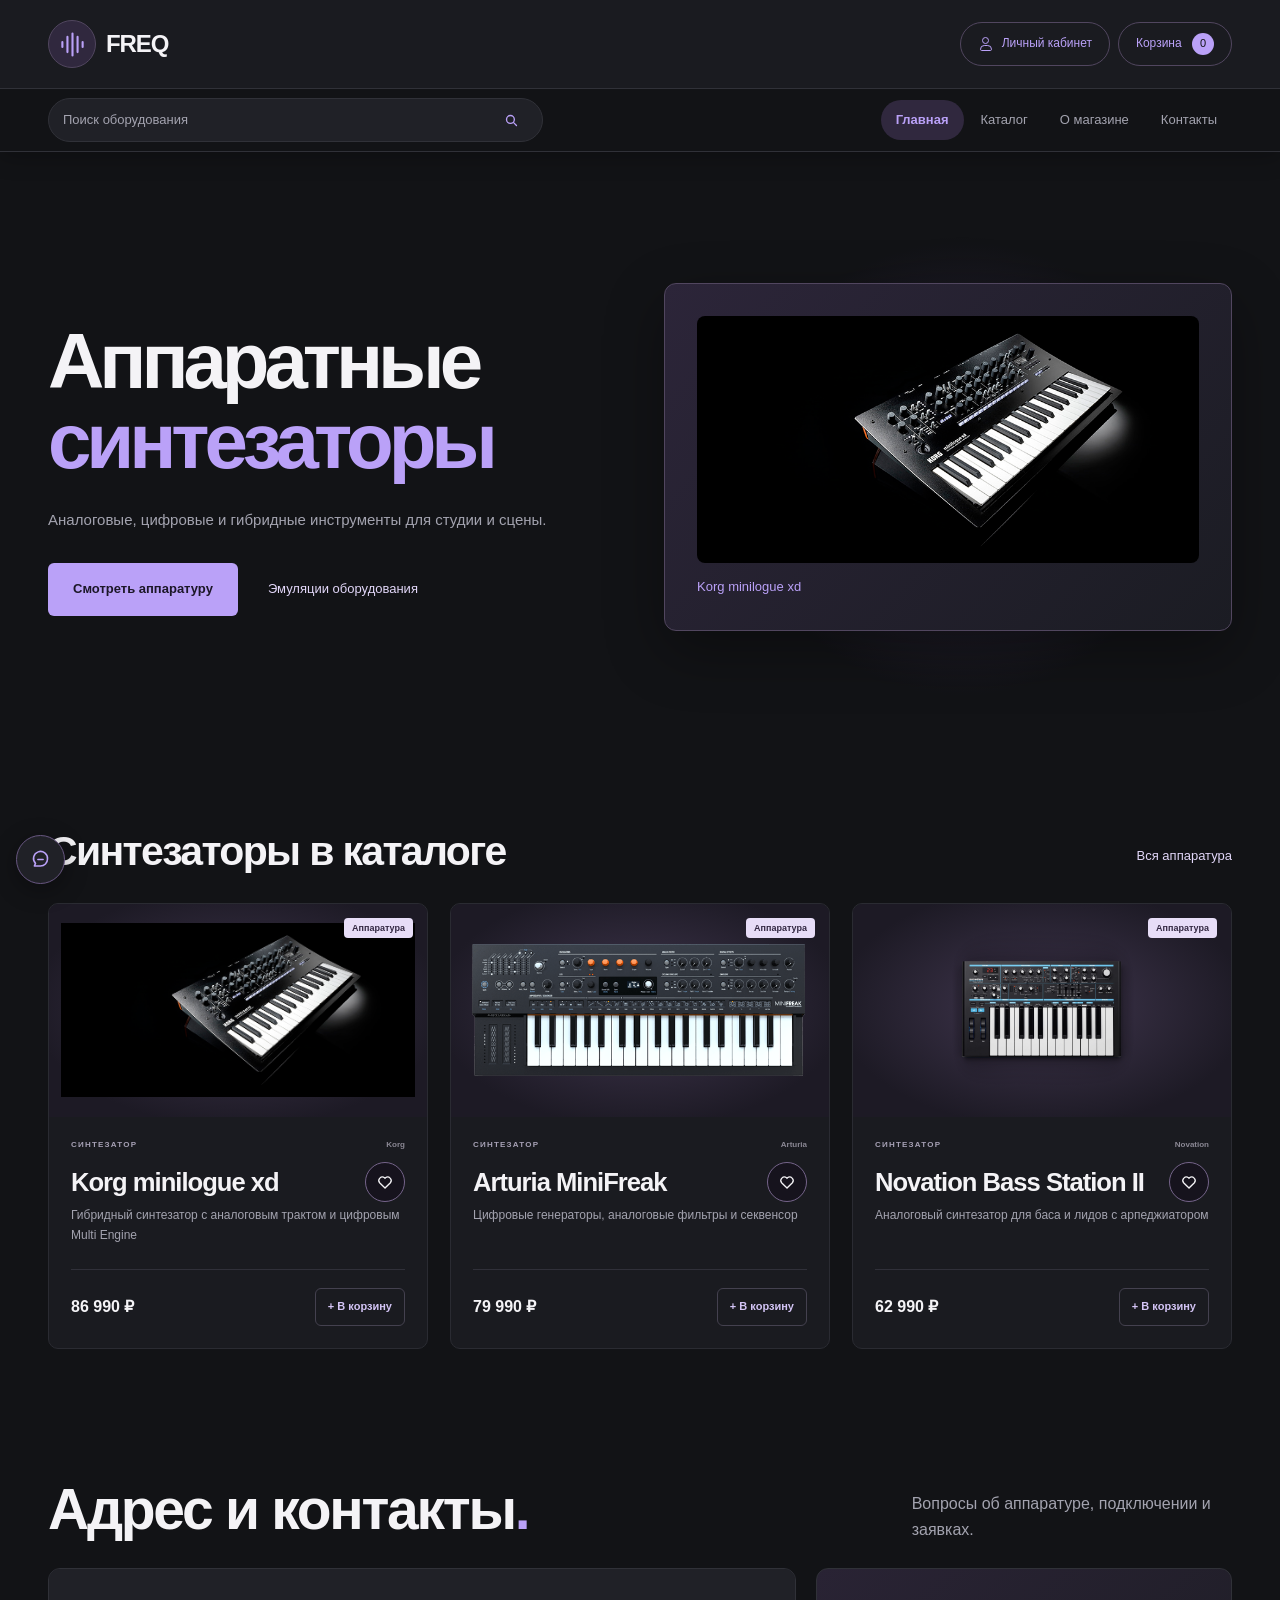
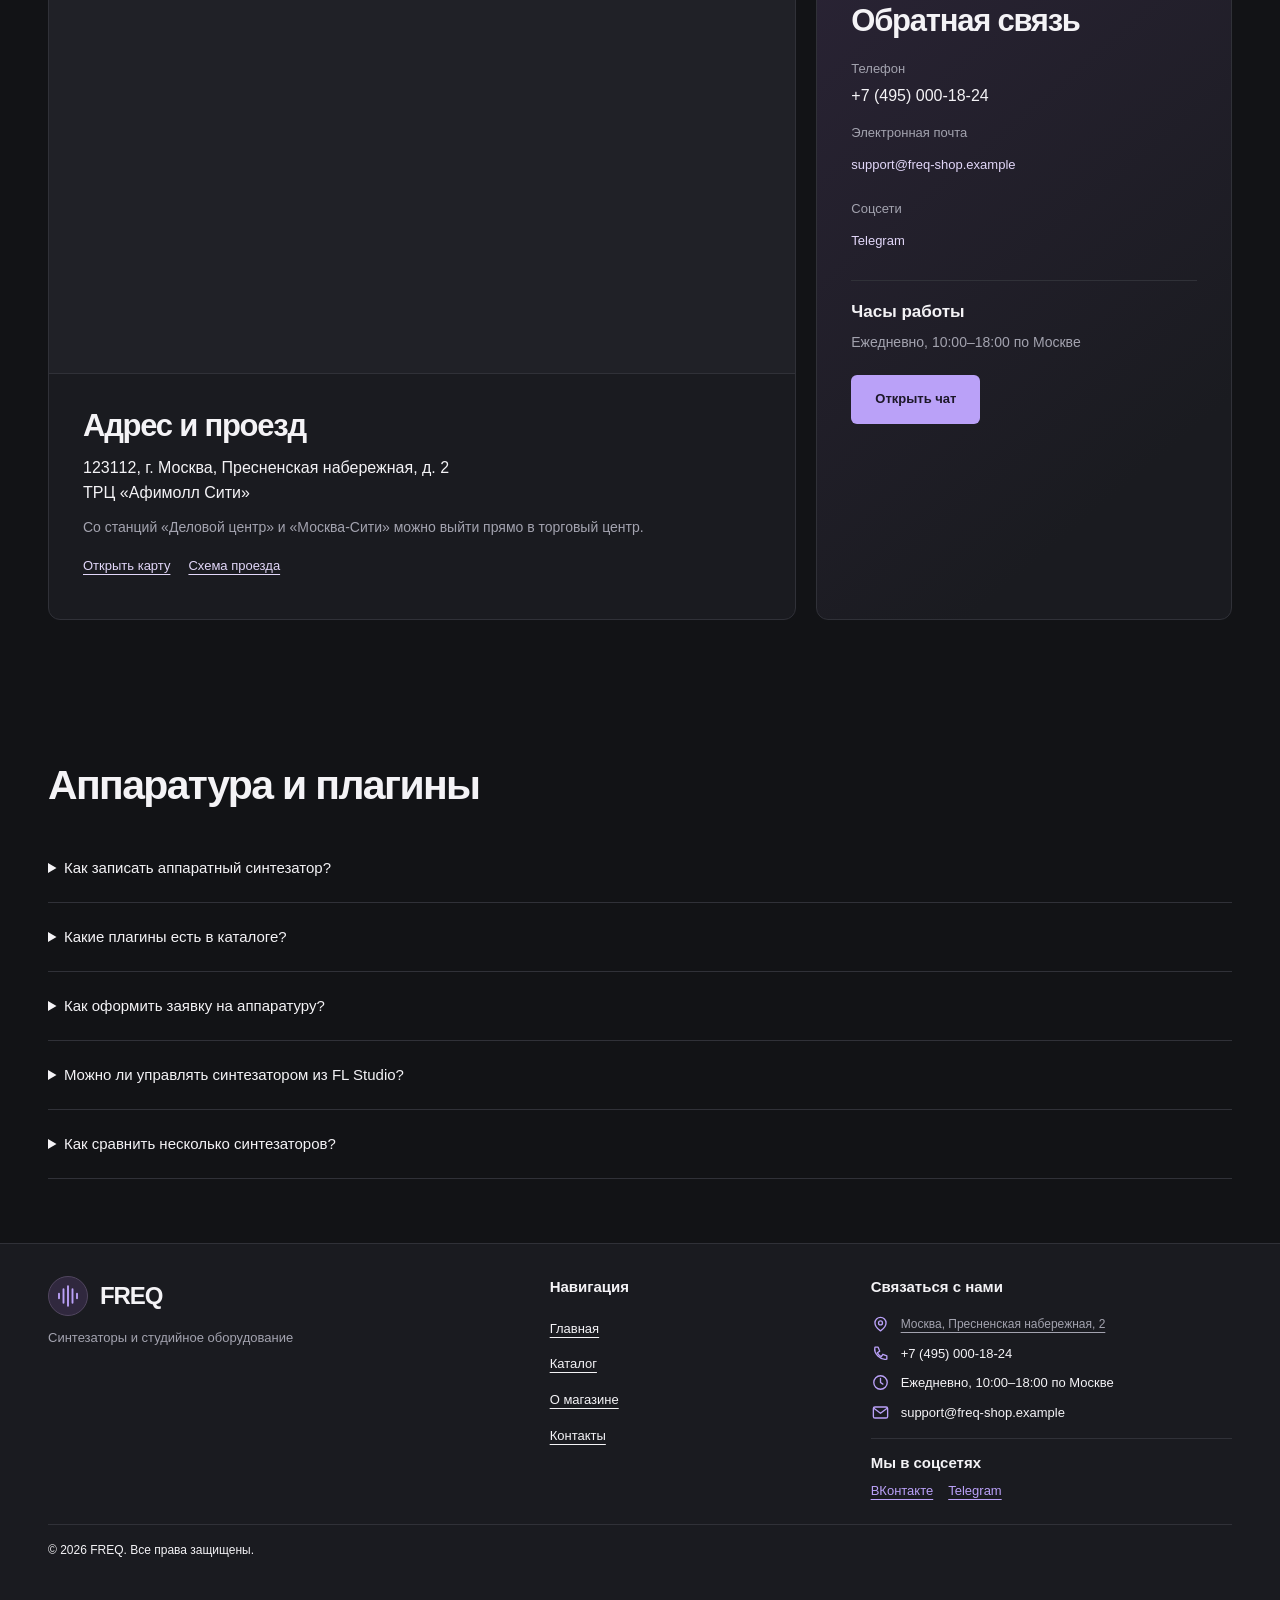
==== commit a24584b6: "feat: register local accounts and show favorites" ====
--- a/index.html
+++ b/index.html
@@ -50,7 +50,7 @@
       <h3 id="home-feedback-title">Обратная связь</h3>
       <dl class="contact-feedback__channels">
         <div><dt>Телефон</dt><dd>+7 (495) 000-18-24</dd></div>
-        <div><dt>Электронная почта</dt><dd><a class="text-link" href="mailto:hello@freq.example">hello@freq.example</a></dd></div>
+        <div><dt>Электронная почта</dt><dd><a class="text-link" href="mailto:support@freq-shop.example">support@freq-shop.example</a></dd></div>
         <div><dt>Соцсети</dt><dd><a class="text-link" href="https://t.me/freq_plugins_club">Telegram</a></dd></div>
       </dl>
       <div class="contact-feedback__hours">
@@ -73,7 +73,7 @@
     <a class="footer__contact-row" href="contacts.html#location-title"><svg class="footer__contact-icon" width="19" height="19" viewBox="0 0 24 24" fill="none" stroke="currentColor" stroke-width="1.7" stroke-linecap="round" stroke-linejoin="round" aria-hidden="true"><path d="M19 10c0 5-7 10-7 10s-7-5-7-10a7 7 0 1 1 14 0Z"/><circle cx="12" cy="10" r="2.5"/></svg><span>Москва, Пресненская набережная, 2</span></a>
     <div class="footer__contact-row"><svg class="footer__contact-icon" width="19" height="19" viewBox="0 0 24 24" fill="none" stroke="currentColor" stroke-width="1.7" stroke-linecap="round" stroke-linejoin="round" aria-hidden="true"><path d="M5 4h4l2 5-3 2a13 13 0 0 0 5 5l2-3 5 2v4c-8 2-17-7-15-15Z"/></svg><span>+7 (495) 000-18-24</span></div>
     <div class="footer__contact-row"><svg class="footer__contact-icon" width="19" height="19" viewBox="0 0 24 24" fill="none" stroke="currentColor" stroke-width="1.7" stroke-linecap="round" stroke-linejoin="round" aria-hidden="true"><circle cx="12" cy="12" r="8.5"/><path d="M12 7v5l3 2"/></svg><span>Ежедневно, 10:00–18:00 по Москве</span></div>
-    <div class="footer__contact-row"><svg class="footer__contact-icon" width="19" height="19" viewBox="0 0 24 24" fill="none" stroke="currentColor" stroke-width="1.7" stroke-linecap="round" stroke-linejoin="round" aria-hidden="true"><rect x="3" y="5" width="18" height="14" rx="2"/><path d="m4 7 8 6 8-6"/></svg><span>hello@freq.example</span></div>
+    <div class="footer__contact-row"><svg class="footer__contact-icon" width="19" height="19" viewBox="0 0 24 24" fill="none" stroke="currentColor" stroke-width="1.7" stroke-linecap="round" stroke-linejoin="round" aria-hidden="true"><rect x="3" y="5" width="18" height="14" rx="2"/><path d="m4 7 8 6 8-6"/></svg><span>support@freq-shop.example</span></div>
   </address>
 <section class="footer__socials" aria-labelledby="social-title">
   <h2 id="social-title">Мы в соцсетях</h2>
@@ -87,16 +87,28 @@
     <h2 id="account-title">Личный кабинет</h2>
     <button class="icon-button" type="button" data-account-close aria-label="Закрыть личный кабинет" autofocus>×</button>
   </div>
-  <p id="account-description">Профиль сохраняется в этом браузере.</p>
+  <p id="account-description">Регистрация и вход доступны в этом браузере.</p>
   <form class="account-form" method="dialog">
-    <label for="account-name">Имя</label>
-    <input id="account-name" name="name" autocomplete="name" maxlength="100">
-    <label for="account-email">Электронная почта</label>
-    <input id="account-email" name="email" type="email" autocomplete="email" maxlength="254">
-    <button class="button" type="submit">Сохранить профиль</button>
+    <label for="account-login">Логин</label>
+    <input id="account-login" name="login" autocomplete="username" maxlength="60" required>
+    <div class="account-form__field" data-registration-email>
+      <label for="account-email">Электронная почта</label>
+      <input id="account-email" name="email" type="email" autocomplete="email" maxlength="254" required>
+    </div>
+    <label for="account-password">Пароль</label>
+    <input id="account-password" name="password" type="password" autocomplete="new-password" minlength="8" maxlength="128" required>
+    <button class="button" type="submit">Зарегистрироваться</button>
     <p class="account-form__status" role="status"></p>
   </form>
-  <a class="text-link" href="favorites.html">Перейти в избранное</a>
+  <section class="account-profile" hidden aria-labelledby="account-favorites-title">
+    <div class="account-profile__header">
+      <div><strong data-profile-login></strong><p data-profile-email></p></div>
+      <button class="button button--outline" type="button" data-account-logout>Выйти</button>
+    </div>
+    <h3 id="account-favorites-title">Избранное</h3>
+    <p data-account-empty>В избранном пока нет товаров.</p>
+    <ul class="account-favorites" data-account-favorites></ul>
+  </section>
 </dialog>
 <dialog class="modal" id="cart-dialog" aria-labelledby="cart-title"><div class="modal__header"><h2 id="cart-title">Корзина</h2><button class="icon-button" data-close aria-label="Закрыть корзину">×</button></div><div id="cart-items"></div><div class="modal__total">Итого <strong id="cart-total">0 ₽</strong></div><a class="button" href="order.html" id="checkout">Перейти к заявке</a><p class="muted">Корзина сохраняется в этом браузере.</p></dialog><div class="toast" role="status" aria-live="polite"></div><a class="back-to-top" href="#top" aria-label="Наверх страницы" title="Наверх страницы" hidden><span class="back-to-top__progress" aria-hidden="true"></span>
   <svg class="back-to-top__icon" width="26" height="26" viewBox="0 0 26 26" fill="none" stroke="currentColor" stroke-width="1.9" stroke-linecap="round" stroke-linejoin="round" aria-hidden="true">
--- a/css/style.css
+++ b/css/style.css
@@ -865,7 +865,33 @@
   margin-block: 18px;
 }
 .account-form label { font-size: 14px; }
+.account-form__field { display: grid; gap: 8px; }
 .account-form input + label { margin-top: 5px; }
 .account-form .button { margin-top: 8px; }
 .account-form__status { color: var(--accent); font-size: 13px; }
 .account-form__status:empty { margin-top: -8px; }
+.account-profile { margin-top: 18px; }
+.account-profile__header {
+  display: flex;
+  flex-wrap: wrap;
+  justify-content: space-between;
+  align-items: center;
+  gap: 12px;
+  padding-bottom: 16px;
+  margin-bottom: 16px;
+  border-bottom: 1px solid var(--line);
+  overflow-wrap: anywhere;
+}
+.account-profile__header .button { width: auto; }
+.account-profile h3 { margin-bottom: 10px; }
+.account-favorites { margin: 0; padding: 0; list-style: none; }
+.account-favorites li {
+  display: flex;
+  justify-content: space-between;
+  align-items: baseline;
+  gap: 12px;
+  padding-block: 9px;
+  border-bottom: 1px solid var(--line);
+}
+.account-favorites a { color: var(--accent); text-decoration: underline; text-underline-offset: 3px; }
+.account-favorites li span { flex-shrink: 0; color: var(--muted); font-size: 13px; }
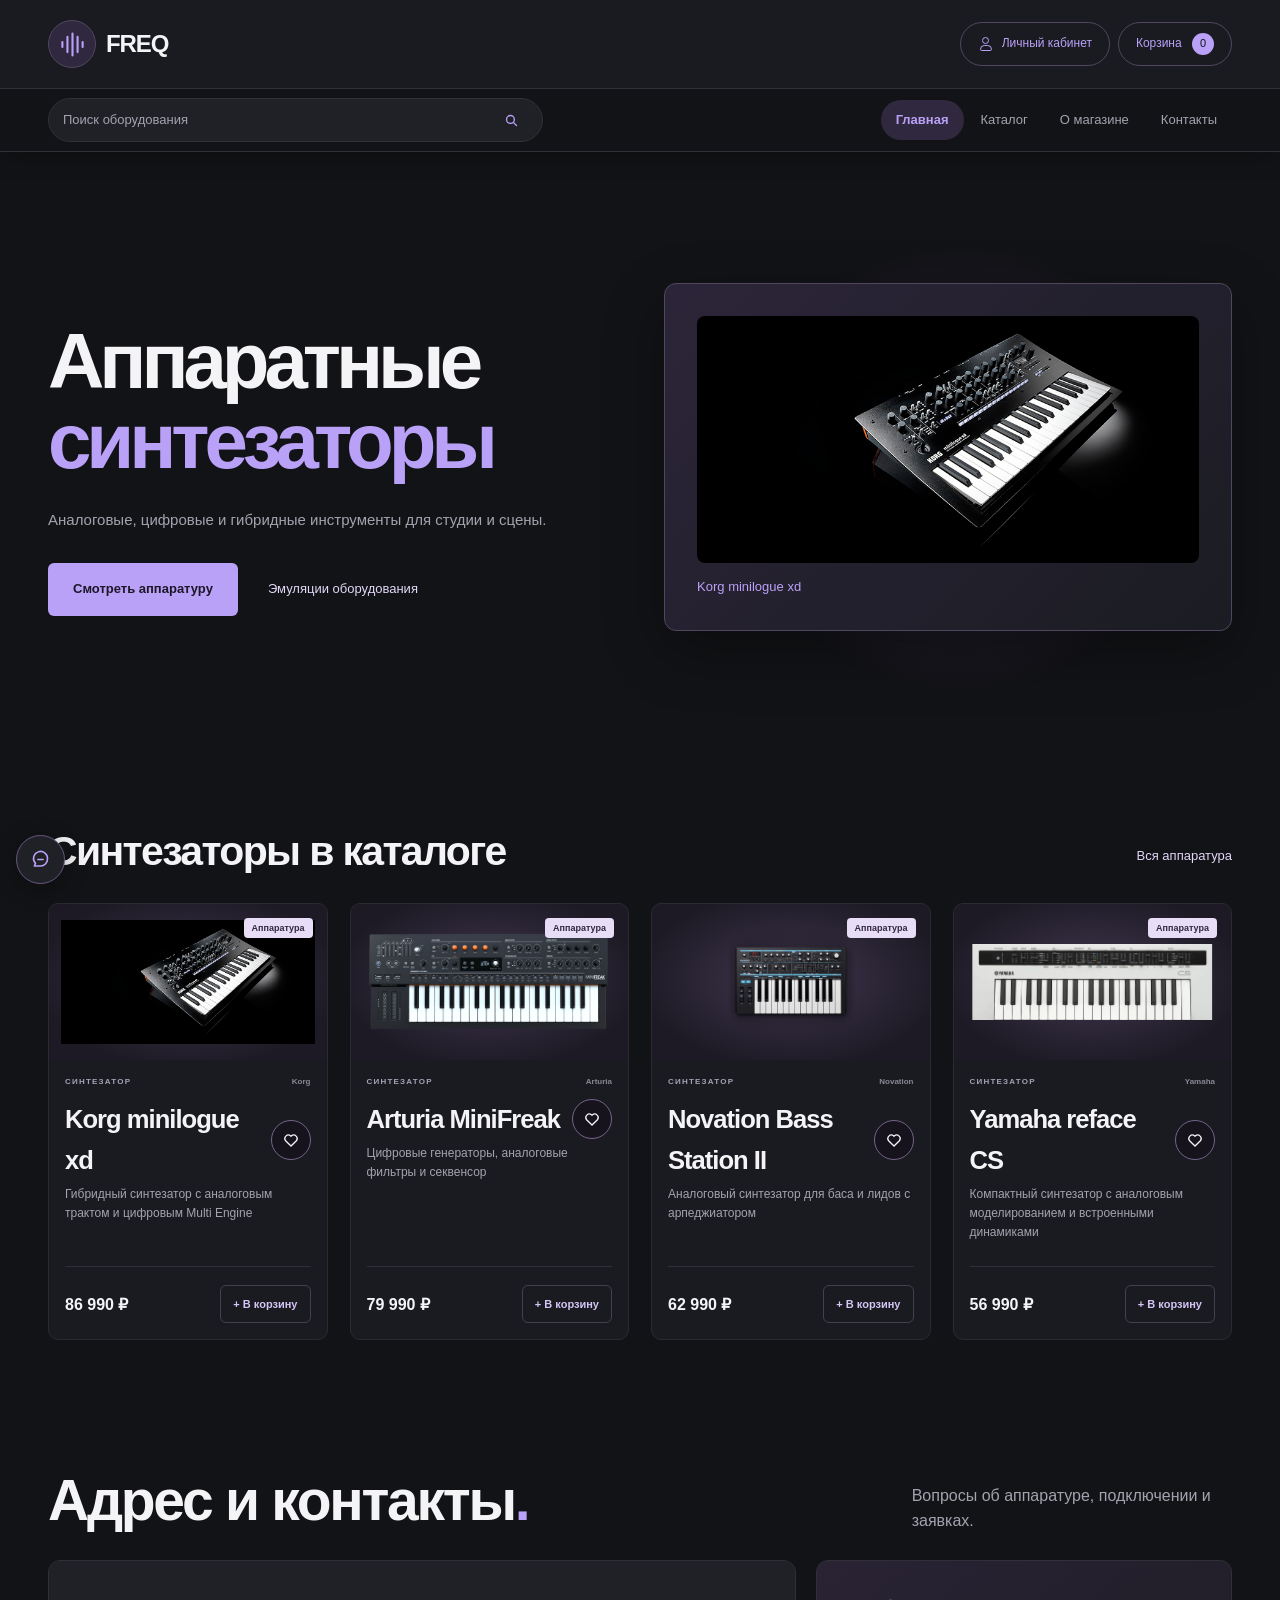
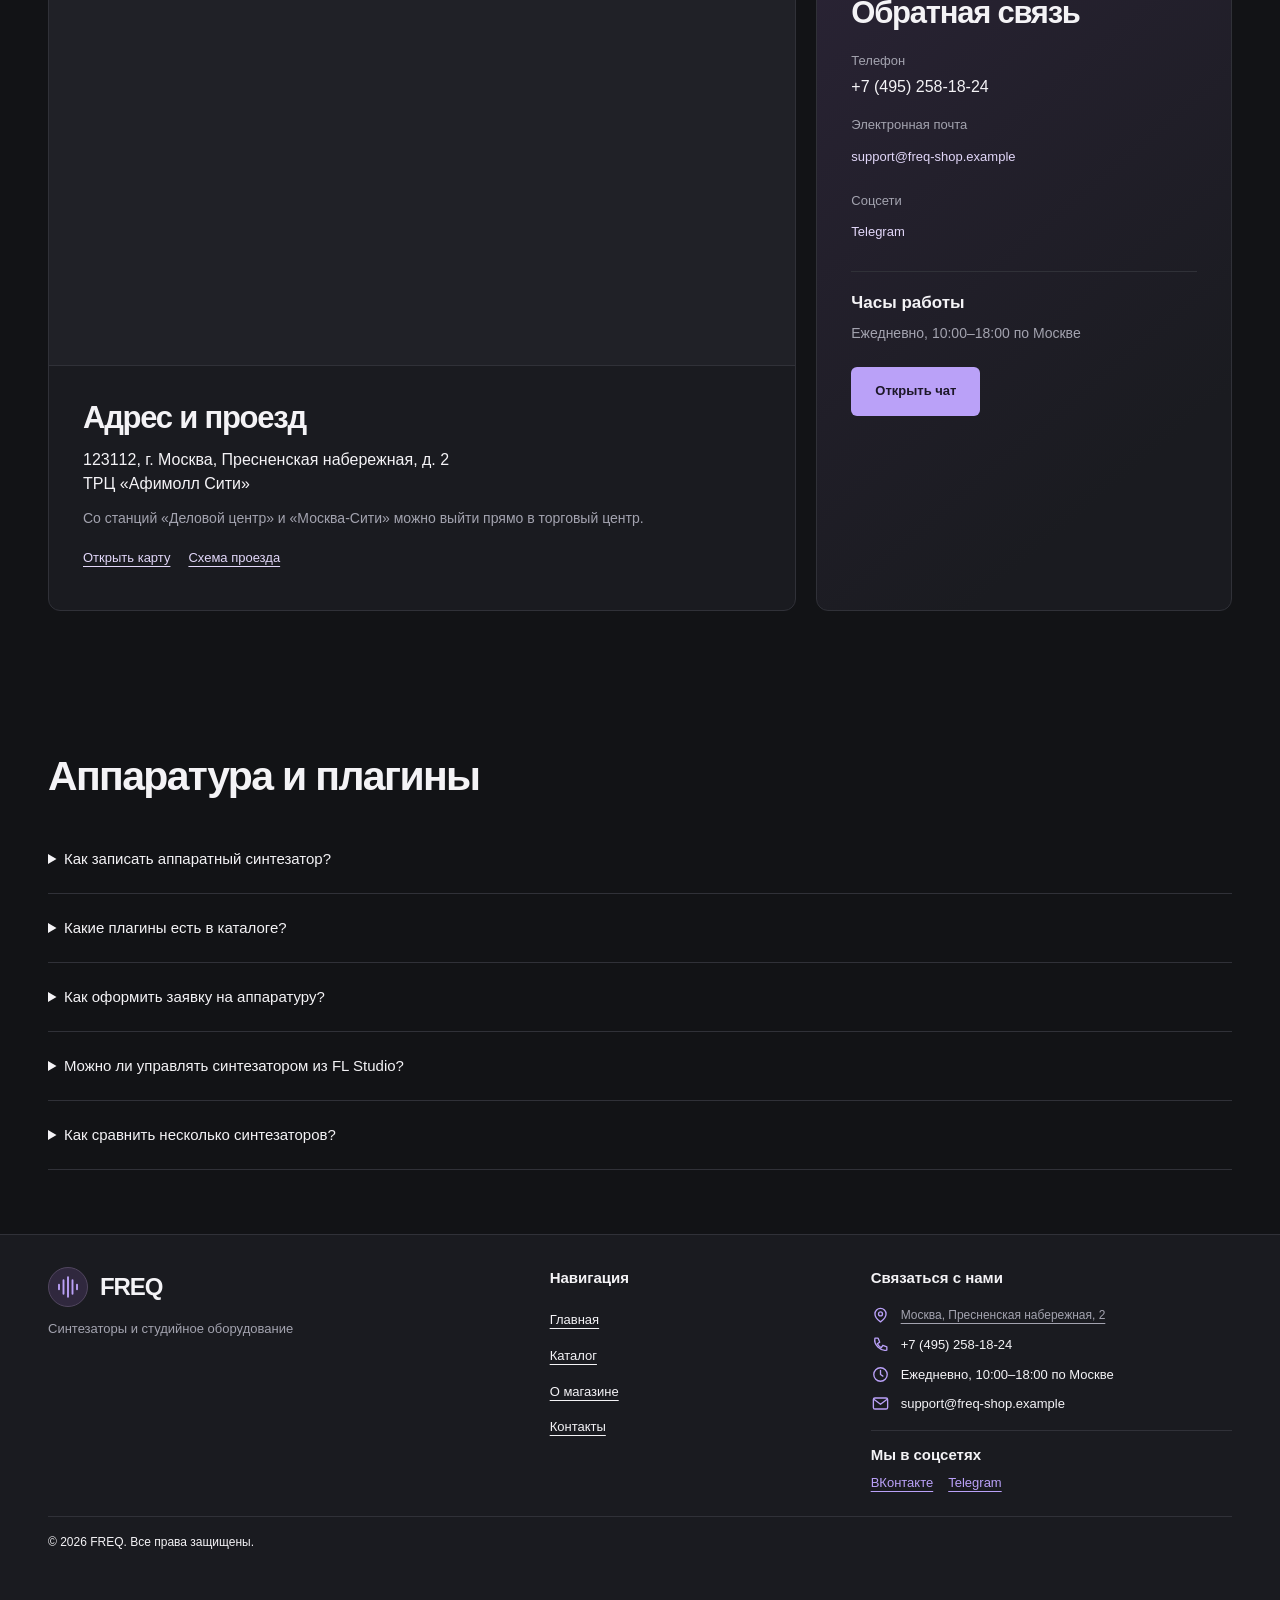
==== commit 14579ff3: "fix: update mobile footer and home products" ====
--- a/index.html
+++ b/index.html
@@ -1,4 +1,4 @@
-<!doctype html><html lang="ru"><head><meta charset="utf-8"><meta name="viewport" content="width=device-width, initial-scale=1.0"><meta name="description" content="Аппаратные синтезаторы. FREQ — аппаратные синтезаторы и программные эмуляции студийного оборудования."><title>Аппаратные синтезаторы — FREQ</title><link rel="icon" href="images/favicon.svg" type="image/svg+xml"><link rel="stylesheet" href="css/style.css"><link rel="stylesheet" href="css/responsive.css"><script src="js/main.js" defer></script></head><body id="top"><a class="skip-link" href="#main">Перейти к содержимому</a><header class="header"><div class="header__brandbar"><div class="container header__inner"><a class="header-brand" href="index.html" aria-label="FREQ — главная"><span class="header-brand__icon"><svg viewBox="0 0 32 32" width="27" height="27" fill="none" stroke="currentColor" stroke-width="2.5" stroke-linecap="round" aria-hidden="true"><path d="M4 13v6m6-12v18m6-22v26m6-22v18m6-12v6"/></svg></span><span class="brand-name">FREQ</span></a><div class="header__actions"><button class="account-button" type="button" data-account aria-haspopup="dialog" aria-controls="account-dialog"><span class="account-button__icon" aria-hidden="true"></span><span class="account-button__label">Личный кабинет</span></button><button class="cart-button" data-cart>Корзина <span class="cart-count">0</span></button></div><button class="menu-button" aria-expanded="false" aria-controls="navigation" aria-label="Открыть меню">☰</button></div></div><div class="header__navrow"><div class="container header__navinner"><form class="header-search" action="catalog.html" method="get" role="search"><label class="sr-only" for="header-query">Поиск оборудования</label><input id="header-query" name="q" type="search" placeholder="Поиск оборудования" maxlength="100"><button type="submit" aria-label="Найти товар"><svg width="17" height="17" viewBox="0 0 24 24" fill="none" stroke="currentColor" stroke-width="1.9" stroke-linecap="round" aria-hidden="true"><circle cx="10.5" cy="10.5" r="5.5"/><path d="m15 15 4 4"/></svg></button></form><nav class="nav" id="navigation" aria-label="Основная навигация"><a class="nav__link nav__link--active" href="index.html" aria-current="page">Главная</a><a class="nav__link" href="catalog.html">Каталог</a><a class="nav__link" href="about.html">О магазине</a><a class="nav__link" href="contacts.html">Контакты</a></nav></div></div></header><main tabindex="-1" id="main" class="page-main page-main--home"><section class="hero container">
+<!doctype html><html lang="ru"><head><meta charset="utf-8"><meta name="viewport" content="width=device-width, initial-scale=1.0"><meta name="description" content="Аппаратные синтезаторы. FREQ — аппаратные синтезаторы и программные эмуляции студийного оборудования."><title>Аппаратные синтезаторы — FREQ</title><link rel="icon" href="images/favicon.svg" type="image/svg+xml"><link rel="stylesheet" href="css/style.css"><link rel="stylesheet" href="css/responsive.css"><script src="js/main.js?v=account-session" defer></script></head><body id="top"><a class="skip-link" href="#main">Перейти к содержимому</a><header class="header"><div class="header__brandbar"><div class="container header__inner"><a class="header-brand" href="index.html" aria-label="FREQ — главная"><span class="header-brand__icon"><svg viewBox="0 0 32 32" width="27" height="27" fill="none" stroke="currentColor" stroke-width="2.5" stroke-linecap="round" aria-hidden="true"><path d="M4 13v6m6-12v18m6-22v26m6-22v18m6-12v6"/></svg></span><span class="brand-name">FREQ</span></a><div class="header__actions"><button class="account-button" type="button" data-account aria-haspopup="dialog" aria-controls="account-dialog"><span class="account-button__icon" aria-hidden="true"></span><span class="account-button__label">Личный кабинет</span></button><button class="cart-button" data-cart>Корзина <span class="cart-count">0</span></button></div><button class="menu-button" aria-expanded="false" aria-controls="navigation" aria-label="Открыть меню">☰</button></div></div><div class="header__navrow"><div class="container header__navinner"><form class="header-search" action="catalog.html" method="get" role="search"><label class="sr-only" for="header-query">Поиск оборудования</label><input id="header-query" name="q" type="search" placeholder="Поиск оборудования" maxlength="100"><button type="submit" aria-label="Найти товар"><svg width="17" height="17" viewBox="0 0 24 24" fill="none" stroke="currentColor" stroke-width="1.9" stroke-linecap="round" aria-hidden="true"><circle cx="10.5" cy="10.5" r="5.5"/><path d="m15 15 4 4"/></svg></button></form><nav class="nav" id="navigation" aria-label="Основная навигация"><a class="nav__link nav__link--active" href="index.html" aria-current="page">Главная</a><a class="nav__link" href="catalog.html">Каталог</a><a class="nav__link" href="about.html">О магазине</a><a class="nav__link" href="contacts.html">Контакты</a></nav></div></div></header><main tabindex="-1" id="main" class="page-main page-main--home"><section class="hero container">
 <div class="hero__copy"><h1>Аппаратные<br><em>синтезаторы</em></h1>
 <p>Аналоговые, цифровые и гибридные инструменты для студии и сцены.</p>
 <div class="hero__actions"><a class="button" href="catalog.html?category=hardware">Смотреть аппаратуру</a><a class="text-link" href="catalog.html?category=effect">Эмуляции оборудования</a></div>
@@ -27,6 +27,13 @@
     <div class="product-card__heading"><a class="product-card__title" href="product.html?id=novation-bass-station-ii">Novation Bass Station II</a><button class="favorite-button" type="button" data-favorite="novation-bass-station-ii" aria-pressed="false" aria-label="Избранное: Novation Bass Station II"><svg viewBox="0 0 24 24" width="18" height="18" fill="none" stroke="currentColor" stroke-width="1.7" aria-hidden="true"><path d="M12 20 4.8 13a4.7 4.7 0 0 1 6.6-6.6l.6.6.6-.6a4.7 4.7 0 0 1 6.6 6.6Z"/></svg></button></div>
     <p>Аналоговый синтезатор для баса и лидов с арпеджиатором</p><div class="product-card__bottom"><strong>62 990 ₽</strong><button class="button button--small button--outline" data-add="novation-bass-station-ii" aria-label="Добавить Novation Bass Station II в корзину">+ В корзину</button></div>
   </div>
+</article>
+<article class="product-card" data-category="hardware" data-price="56990" data-name="Yamaha reface CS" data-brand="Yamaha">
+  <a class="product-card__art" href="product.html?id=yamaha-reface-cs" aria-label="Yamaha reface CS"><div class="plugin-photo plugin-photo--hardware"><img class="" src="images/yamaha-reface-cs.webp" width="1257" height="966" alt="Фото Yamaha reface CS" loading="lazy" decoding="async"></div><span class="badge">Аппаратура</span></a>
+  <div class="product-card__body"><div class="eyebrow">СИНТЕЗАТОР<span>Yamaha</span></div>
+    <div class="product-card__heading"><a class="product-card__title" href="product.html?id=yamaha-reface-cs">Yamaha reface CS</a><button class="favorite-button" type="button" data-favorite="yamaha-reface-cs" aria-pressed="false" aria-label="Избранное: Yamaha reface CS"><svg viewBox="0 0 24 24" width="18" height="18" fill="none" stroke="currentColor" stroke-width="1.7" aria-hidden="true"><path d="M12 20 4.8 13a4.7 4.7 0 0 1 6.6-6.6l.6.6.6-.6a4.7 4.7 0 0 1 6.6 6.6Z"/></svg></button></div>
+    <p>Компактный синтезатор с аналоговым моделированием и встроенными динамиками</p><div class="product-card__bottom"><strong>56 990 ₽</strong><button class="button button--small button--outline" data-add="yamaha-reface-cs" aria-label="Добавить Yamaha reface CS в корзину">+ В корзину</button></div>
+  </div>
 </article></div></section>
 <section class="section container contact-overview" id="home-contacts" aria-labelledby="home-contacts-title">
   <div class="contact-overview__heading">
@@ -49,7 +56,7 @@
     <aside class="contact-feedback" aria-labelledby="home-feedback-title">
       <h3 id="home-feedback-title">Обратная связь</h3>
       <dl class="contact-feedback__channels">
-        <div><dt>Телефон</dt><dd>+7 (495) 000-18-24</dd></div>
+        <div><dt>Телефон</dt><dd>+7 (495) 258-18-24</dd></div>
         <div><dt>Электронная почта</dt><dd><a class="text-link" href="mailto:support@freq-shop.example">support@freq-shop.example</a></dd></div>
         <div><dt>Соцсети</dt><dd><a class="text-link" href="https://t.me/freq_plugins_club">Telegram</a></dd></div>
       </dl>
@@ -71,7 +78,7 @@
   <h2>Связаться с нами</h2>
   <address class="footer__contact-list">
     <a class="footer__contact-row" href="contacts.html#location-title"><svg class="footer__contact-icon" width="19" height="19" viewBox="0 0 24 24" fill="none" stroke="currentColor" stroke-width="1.7" stroke-linecap="round" stroke-linejoin="round" aria-hidden="true"><path d="M19 10c0 5-7 10-7 10s-7-5-7-10a7 7 0 1 1 14 0Z"/><circle cx="12" cy="10" r="2.5"/></svg><span>Москва, Пресненская набережная, 2</span></a>
-    <div class="footer__contact-row"><svg class="footer__contact-icon" width="19" height="19" viewBox="0 0 24 24" fill="none" stroke="currentColor" stroke-width="1.7" stroke-linecap="round" stroke-linejoin="round" aria-hidden="true"><path d="M5 4h4l2 5-3 2a13 13 0 0 0 5 5l2-3 5 2v4c-8 2-17-7-15-15Z"/></svg><span>+7 (495) 000-18-24</span></div>
+    <div class="footer__contact-row"><svg class="footer__contact-icon" width="19" height="19" viewBox="0 0 24 24" fill="none" stroke="currentColor" stroke-width="1.7" stroke-linecap="round" stroke-linejoin="round" aria-hidden="true"><path d="M5 4h4l2 5-3 2a13 13 0 0 0 5 5l2-3 5 2v4c-8 2-17-7-15-15Z"/></svg><span>+7 (495) 258-18-24</span></div>
     <div class="footer__contact-row"><svg class="footer__contact-icon" width="19" height="19" viewBox="0 0 24 24" fill="none" stroke="currentColor" stroke-width="1.7" stroke-linecap="round" stroke-linejoin="round" aria-hidden="true"><circle cx="12" cy="12" r="8.5"/><path d="M12 7v5l3 2"/></svg><span>Ежедневно, 10:00–18:00 по Москве</span></div>
     <div class="footer__contact-row"><svg class="footer__contact-icon" width="19" height="19" viewBox="0 0 24 24" fill="none" stroke="currentColor" stroke-width="1.7" stroke-linecap="round" stroke-linejoin="round" aria-hidden="true"><rect x="3" y="5" width="18" height="14" rx="2"/><path d="m4 7 8 6 8-6"/></svg><span>support@freq-shop.example</span></div>
   </address>
--- a/css/style.css
+++ b/css/style.css
@@ -797,8 +797,12 @@
   border-top: 1px solid var(--line);
   margin-bottom: 22px;
 }
-.contact-feedback__hours h3 { font-size: 17px; margin-bottom: 6px; }
 .contact-feedback__hours p { font-size: 14px; }
+.contact-feedback__channels .contact-feedback__hours {
+  border: 0;
+  margin: 0;
+  padding: 0;
+}
 .contact-overview--stacked .contact-overview__grid {
   grid-template-columns: minmax(0, 1fr);
   gap: clamp(24px, 4vw, 48px);
@@ -808,6 +812,21 @@
   .contact-overview__grid { grid-template-columns: minmax(0, 1.8fr) minmax(250px, 1fr); }
   .contact-overview--stacked .contact-feedback__channels {
     grid-template-columns: repeat(3, minmax(0, 1fr));
+  }
+  .contact-overview--stacked .contact-feedback__hours {
+    grid-area: 2 / 1 / auto / -1;
+    margin-top: 5px;
+    padding-top: 17px;
+    border-top: 1px solid var(--line);
+  }
+  .contact-overview--stacked .contact-feedback__hours dt {
+    color: var(--text);
+    font-size: 17px;
+    font-weight: 700;
+  }
+  .contact-overview--stacked .contact-feedback__hours dd {
+    color: var(--muted);
+    font-size: 14px;
   }
 }
 
--- a/css/responsive.css
+++ b/css/responsive.css
@@ -27,6 +27,9 @@
   .products-grid--catalog { grid-template-columns: repeat(3, minmax(0, 1fr)); }
   .products-grid--catalog .product-card__body { padding: 15px; }
   .products-grid--catalog .product-card__bottom { flex-wrap: wrap; gap: 8px; }
+  #popular .products-grid { grid-template-columns: repeat(4, minmax(0, 1fr)); }
+  #popular .product-card__body { padding: 16px; }
+  #popular .product-card__bottom { flex-wrap: wrap; }
   .contact-details { grid-template-columns: 1fr auto; align-items: baseline; }
 }
 @media (max-width: 359px) {
@@ -39,10 +42,6 @@
   .hero__visual { min-height: 0; }
   .hero__orb { display: none; }
   .header .nav--open { max-height: max(115px, calc(100dvh - 168px)); overflow-y: auto; }
-}
-@media (min-width: 480px) and (max-width: 767px) {
-  .footer__grid { grid-template-columns: minmax(0, 1fr) minmax(0, 1.4fr); gap: 28px; }
-  .footer__intro { grid-column: 1 / -1; }
 }
 @media (max-width: 479px) {
   .catalog-control { width: 100%; }
@@ -77,8 +76,28 @@
   .page-main--home #faq { min-height: 0; }
 }
 @media screen and (max-width: 767px) {
-  .footer__grid { gap: 20px; }
+  .footer__grid { grid-template-columns: minmax(0, 1fr) minmax(0, 1.4fr); gap: 20px 12px; }
+  .footer__intro { grid-column: 1 / -1; }
   .footer__contacts { margin-top: 0; }
+  #popular .products-grid {
+    grid-template-columns: repeat(2, minmax(0, 1fr));
+    gap: 12px;
+  }
+  #popular .product-card__body { padding: clamp(10px, 3vw, 18px); }
+  #popular .product-card__body .eyebrow { flex-wrap: wrap; gap: 2px 6px; }
+  #popular .product-card__heading { gap: 6px; }
+  #popular .product-card__title {
+    font-size: clamp(14px, 3.8vw, 19px);
+    letter-spacing: -.03em;
+  }
+  #popular .favorite-button { width: 36px; height: 36px; }
+  #popular .product-card__bottom {
+    align-items: stretch;
+    flex-direction: column;
+    margin-top: 14px;
+    padding-top: 10px;
+  }
+  #popular .product-card__bottom .button { min-height: 44px; padding-inline: 6px; }
 }
 
 @media (max-width: 599px) {
